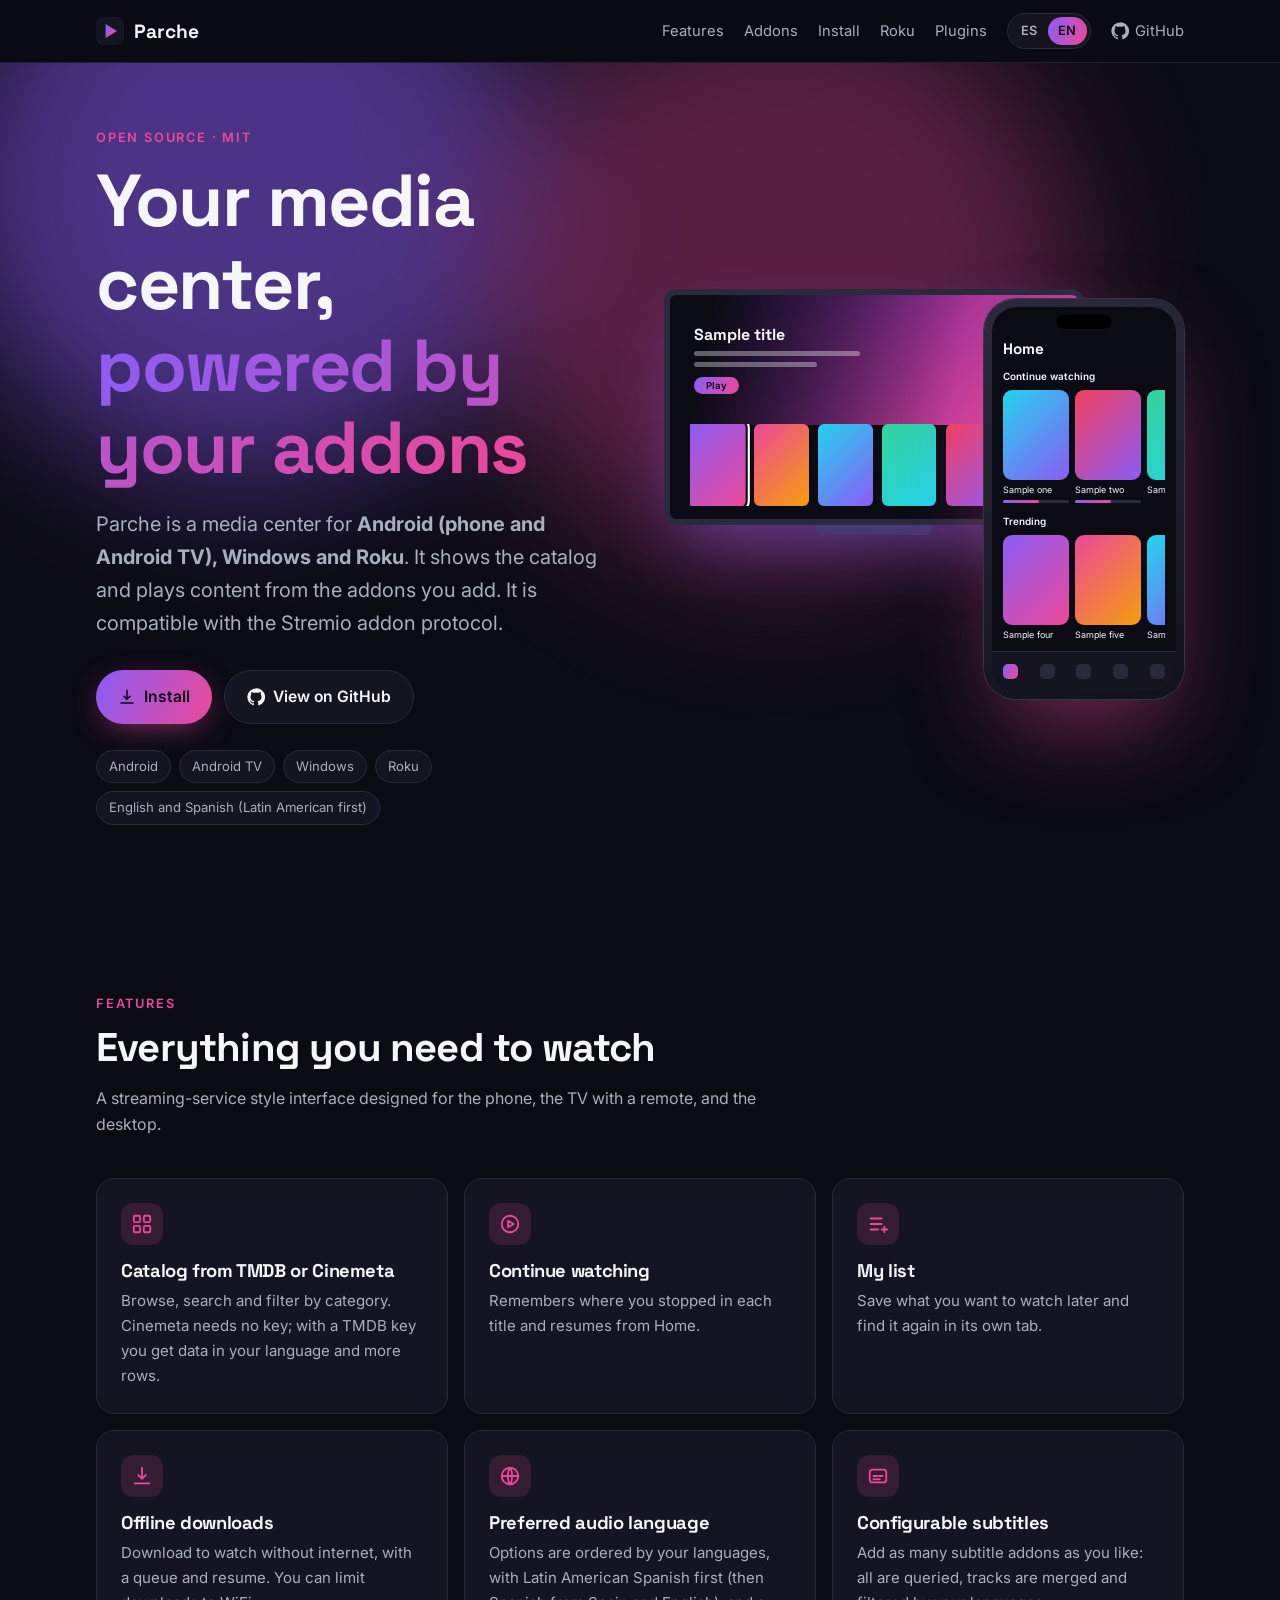
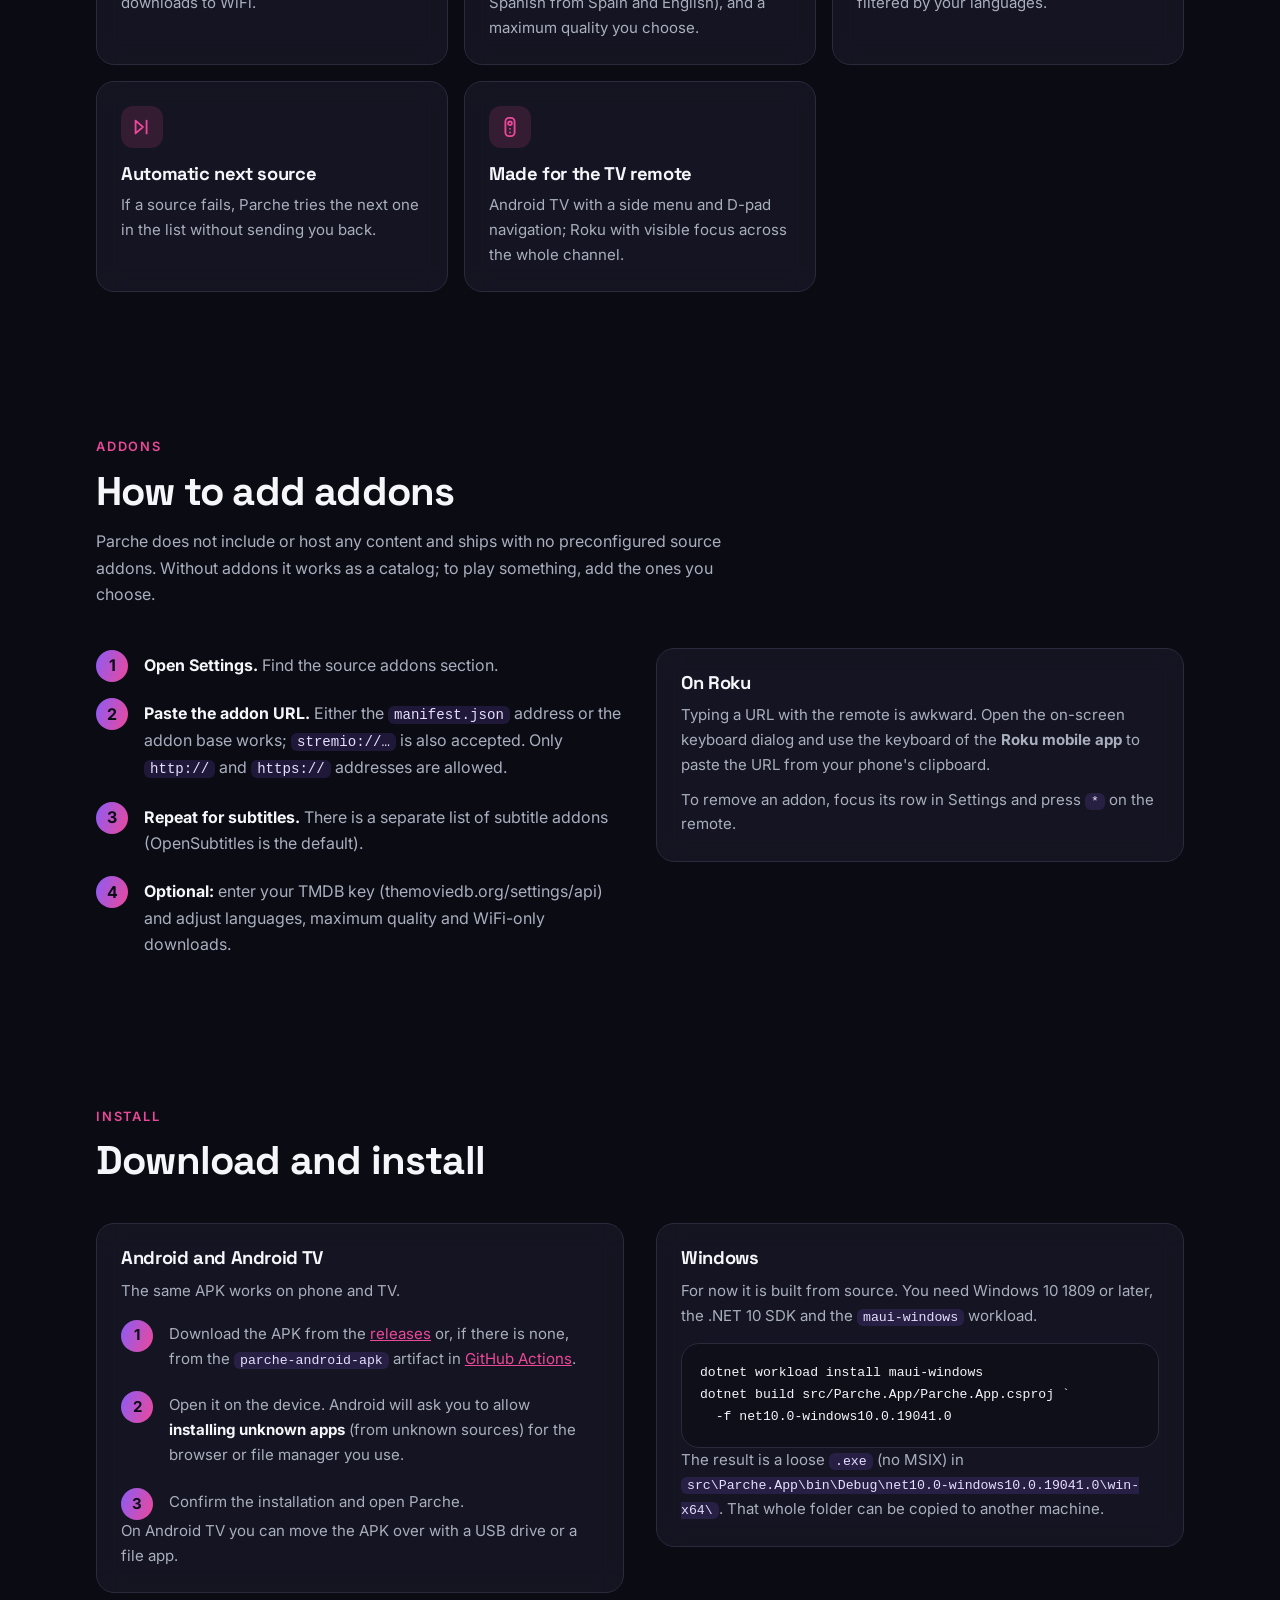
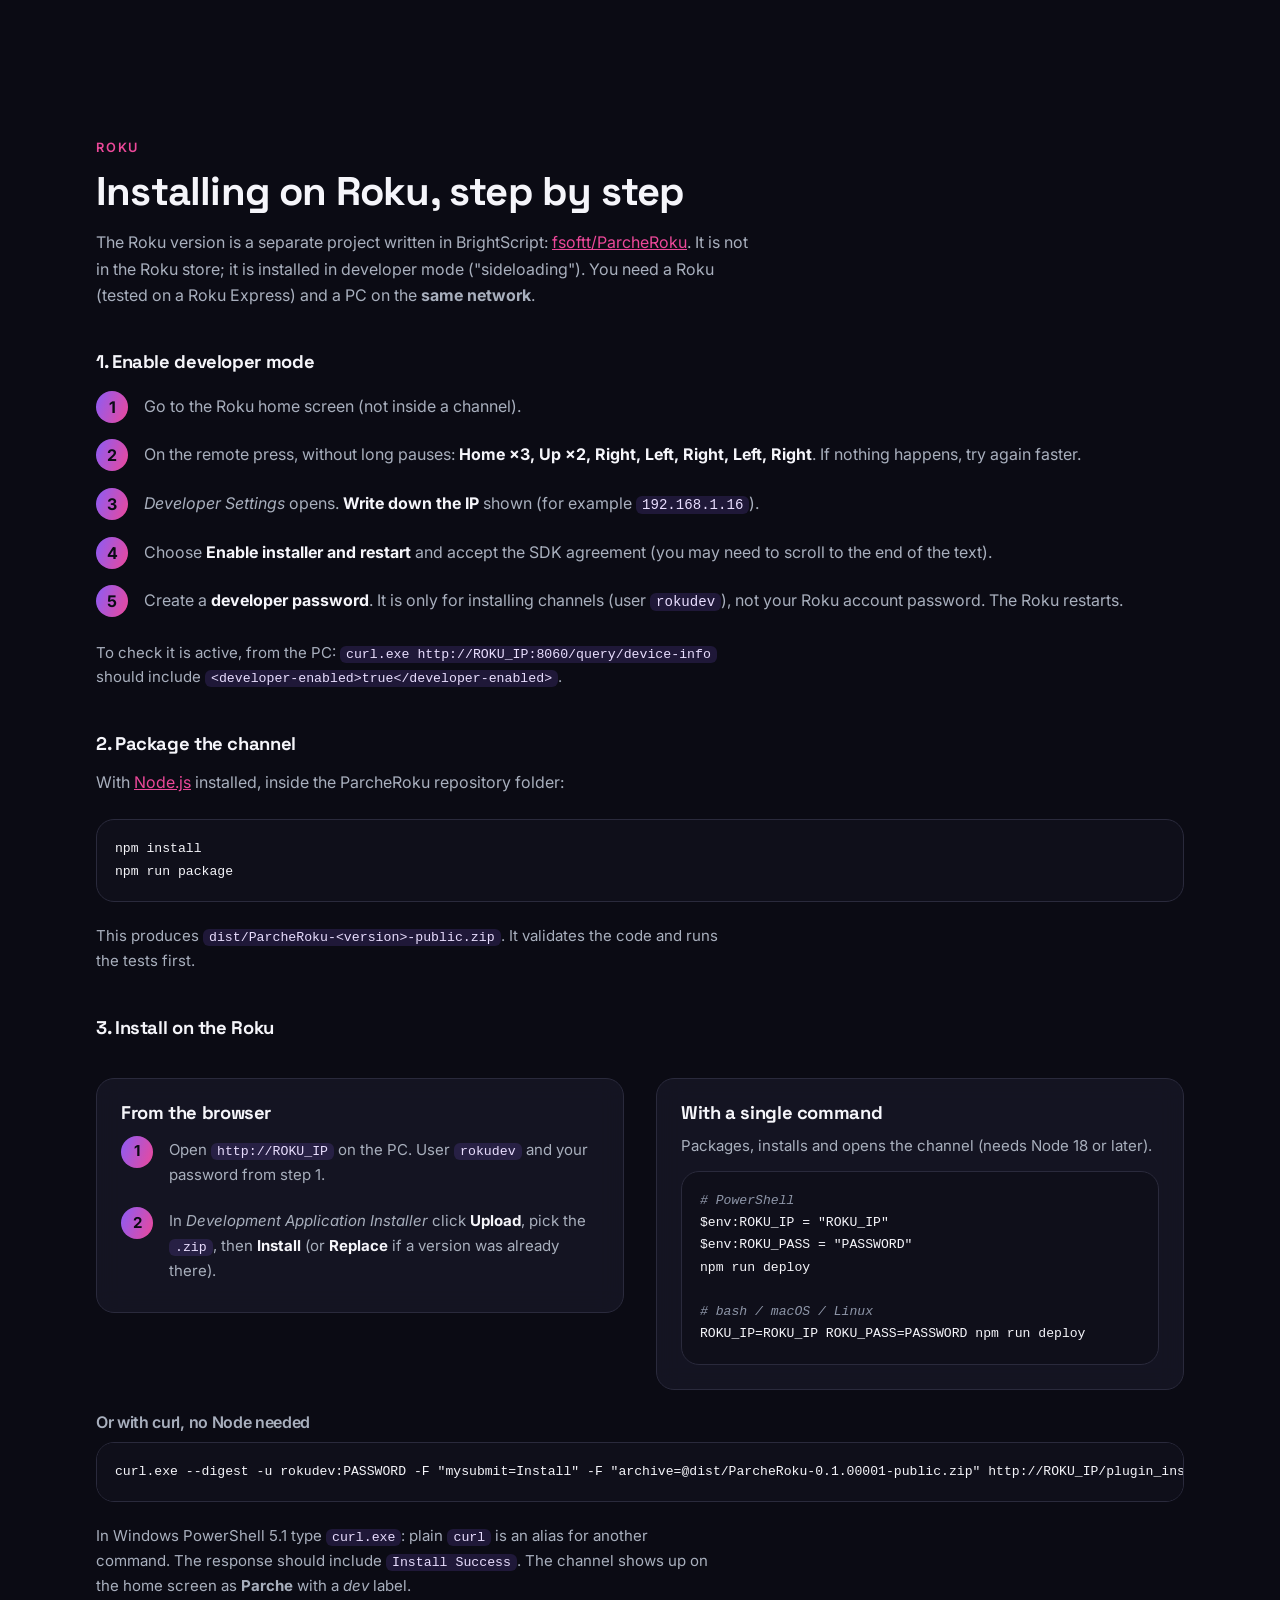
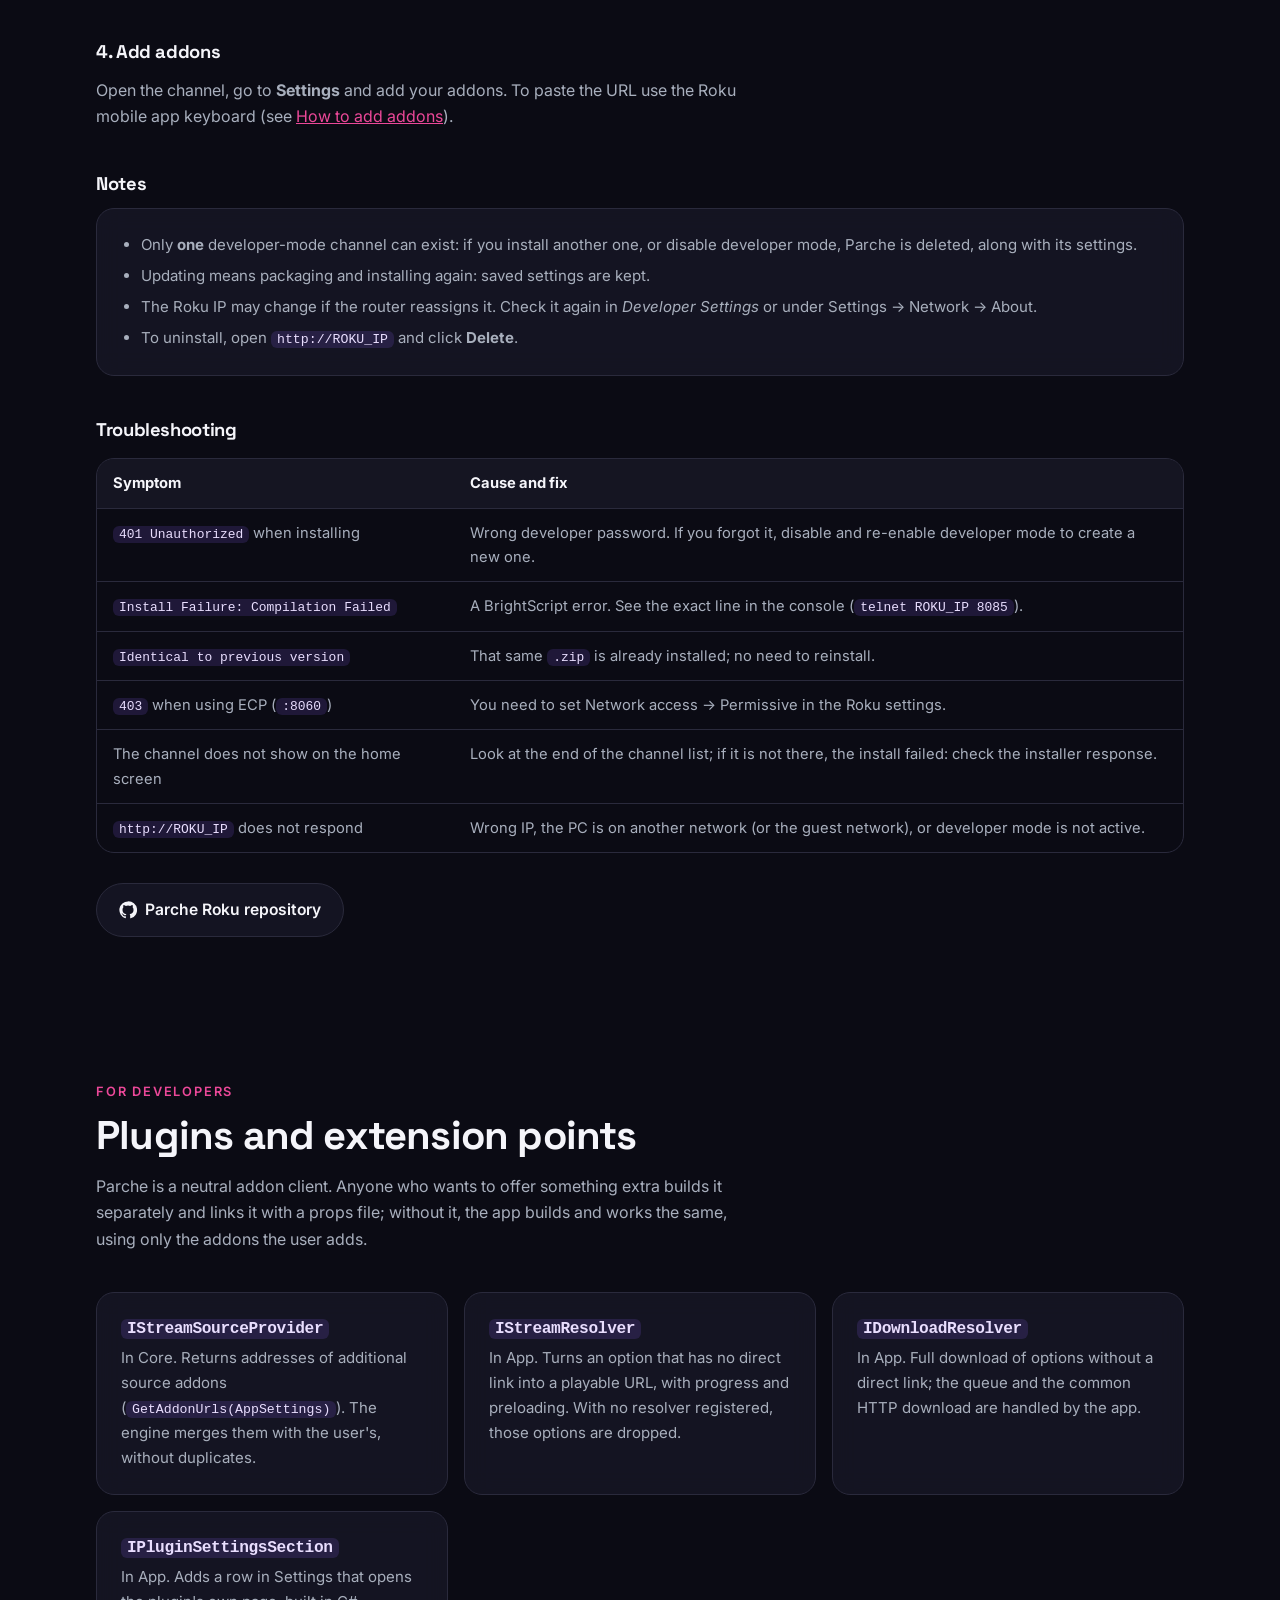
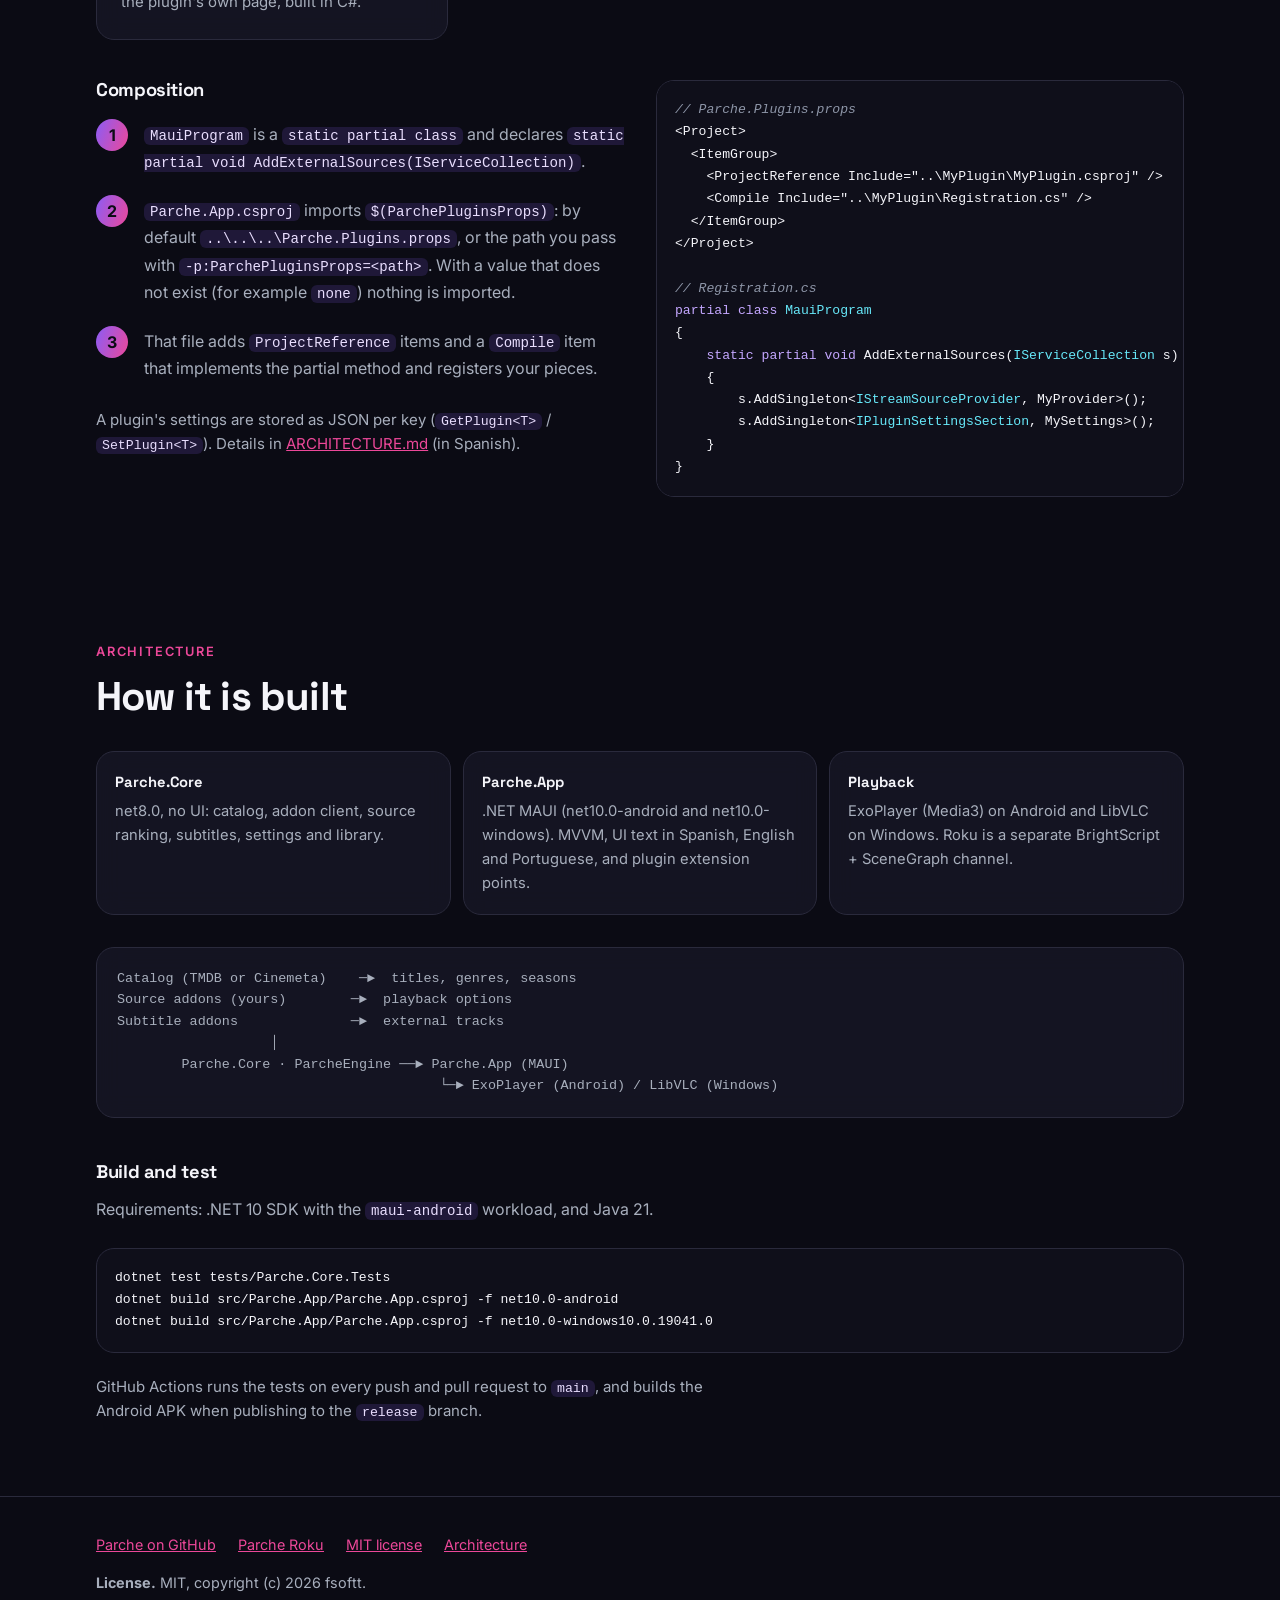
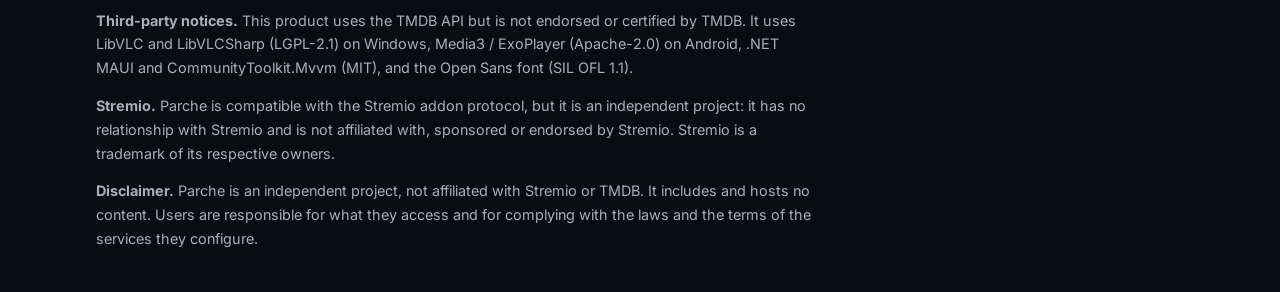
==== docs/index.html @ 6b45fcc2 "Initial public release" ====
<!doctype html>
<html lang="es">
<head>
<meta charset="utf-8">
<meta name="viewport" content="width=device-width, initial-scale=1">
<title>Parche — Centro multimedia con addons</title>
<meta name="description" content="Parche es un centro multimedia para Android (celular y Android TV), Windows y Roku que reproduce el contenido de los addons que tú agregas. Compatible con el protocolo de addons de Stremio. Código abierto, licencia MIT.">
<meta name="theme-color" content="#0B0B14">
<meta property="og:type" content="website">
<meta property="og:title" content="Parche — Centro multimedia con addons">
<meta property="og:description" content="Centro multimedia para Android, Android TV, Windows y Roku. Tú agregas los addons; Parche no incluye contenido. Código abierto (MIT).">
<meta property="og:url" content="https://fsoftt.github.io/Parche/">
<meta property="og:locale" content="es_419">
<meta property="og:locale:alternate" content="en_US">
<link rel="canonical" href="https://fsoftt.github.io/Parche/">
<link rel="alternate" hreflang="es" href="https://fsoftt.github.io/Parche/">
<link rel="alternate" hreflang="en" href="https://fsoftt.github.io/Parche/en/">
<link rel="alternate" hreflang="x-default" href="https://fsoftt.github.io/Parche/">
<script>(function(){try{var s=localStorage.getItem("parche-lang");if(s==="en"||(!s&&!/^es/i.test(navigator.language||"es"))){location.replace("en/"+location.hash)}}catch(e){}})();</script>
<meta name="twitter:card" content="summary">
<link rel="icon" href="data:image/svg+xml,%3Csvg xmlns='http://www.w3.org/2000/svg' viewBox='0 0 32 32'%3E%3Cdefs%3E%3ClinearGradient id='g' x1='0' y1='0' x2='1' y2='1'%3E%3Cstop offset='0' stop-color='%238B5CF6'/%3E%3Cstop offset='1' stop-color='%23EC4899'/%3E%3C/linearGradient%3E%3C/defs%3E%3Crect width='32' height='32' rx='8' fill='%23151522'/%3E%3Cpath d='M11 8v16l13-8z' fill='url(%23g)'/%3E%3C/svg%3E">
<link rel="preconnect" href="https://fonts.googleapis.com">
<link rel="preconnect" href="https://fonts.gstatic.com" crossorigin>
<link rel="stylesheet" href="https://fonts.googleapis.com/css2?family=Inter:wght@400;500;600&family=Space+Grotesk:wght@500;700&display=swap">
<link rel="stylesheet" href="styles.css">
<script src="main.js" defer></script>
</head>
<body>
<a class="skip" href="#contenido">Saltar al contenido</a>

<svg width="0" height="0" style="position:absolute" aria-hidden="true" focusable="false">
  <defs>
    <linearGradient id="brand" x1="0" y1="0" x2="1" y2="1">
      <stop offset="0" stop-color="#8B5CF6"/><stop offset="1" stop-color="#EC4899"/>
    </linearGradient>
    <symbol id="gh" viewBox="0 0 24 24"><path fill="currentColor" d="M12 .5a11.5 11.5 0 0 0-3.64 22.41c.58.1.79-.25.79-.56v-2c-3.2.7-3.88-1.37-3.88-1.37-.52-1.33-1.28-1.69-1.28-1.69-1.05-.72.08-.7.08-.7 1.15.08 1.76 1.19 1.76 1.19 1.03 1.76 2.7 1.25 3.36.96.1-.75.4-1.25.73-1.54-2.55-.29-5.24-1.28-5.24-5.69 0-1.26.45-2.28 1.18-3.09-.12-.29-.51-1.46.11-3.05 0 0 .97-.31 3.17 1.18a11 11 0 0 1 5.76 0c2.2-1.49 3.17-1.18 3.17-1.18.62 1.59.23 2.76.11 3.05.74.81 1.18 1.83 1.18 3.09 0 4.42-2.69 5.39-5.25 5.68.41.36.78 1.06.78 2.14v3.17c0 .31.21.67.8.56A11.5 11.5 0 0 0 12 .5z"/></symbol>
    <symbol id="i-grid" viewBox="0 0 24 24"><g fill="none" stroke="currentColor" stroke-width="2" stroke-linejoin="round"><rect x="3" y="3" width="7" height="7" rx="1.5"/><rect x="14" y="3" width="7" height="7" rx="1.5"/><rect x="3" y="14" width="7" height="7" rx="1.5"/><rect x="14" y="14" width="7" height="7" rx="1.5"/></g></symbol>
    <symbol id="i-play" viewBox="0 0 24 24"><g fill="none" stroke="currentColor" stroke-width="2" stroke-linejoin="round"><circle cx="12" cy="12" r="9"/><path d="M10 8.5v7l6-3.5z"/></g></symbol>
    <symbol id="i-list" viewBox="0 0 24 24"><g fill="none" stroke="currentColor" stroke-width="2" stroke-linecap="round"><path d="M4 6h12M4 12h12M4 18h8M19 15v6M16 18h6"/></g></symbol>
    <symbol id="i-down" viewBox="0 0 24 24"><g fill="none" stroke="currentColor" stroke-width="2" stroke-linecap="round" stroke-linejoin="round"><path d="M12 3v12m0 0l-4-4m4 4l4-4M4 20h16"/></g></symbol>
    <symbol id="i-lang" viewBox="0 0 24 24"><g fill="none" stroke="currentColor" stroke-width="2" stroke-linecap="round"><circle cx="12" cy="12" r="9"/><path d="M3 12h18M12 3c3 3 3 15 0 18M12 3c-3 3-3 15 0 18"/></g></symbol>
    <symbol id="i-sub" viewBox="0 0 24 24"><g fill="none" stroke="currentColor" stroke-width="2" stroke-linecap="round"><rect x="3" y="5" width="18" height="14" rx="3"/><path d="M7 12h4M13 12h4M7 15.5h7"/></g></symbol>
    <symbol id="i-next" viewBox="0 0 24 24"><g fill="none" stroke="currentColor" stroke-width="2" stroke-linecap="round" stroke-linejoin="round"><path d="M5 5l8 7-8 7zM17 5v14"/></g></symbol>
    <symbol id="i-remote" viewBox="0 0 24 24"><g fill="none" stroke="currentColor" stroke-width="2" stroke-linecap="round"><rect x="7" y="2" width="10" height="20" rx="4"/><circle cx="12" cy="8" r="2"/><path d="M12 14v.01M12 18v.01"/></g></symbol>
  </defs>
</svg>

<header class="nav">
  <div class="wrap">
    <a class="brand" href="#top" aria-label="Parche, inicio">
      <svg viewBox="0 0 32 32" aria-hidden="true"><rect width="32" height="32" rx="8" fill="#151522"/><path d="M11 8v16l13-8z" fill="url(#brand)"/></svg>
      Parche
    </a>
    <nav aria-label="Principal">
      <a href="#funciones">Funciones</a>
      <a href="#addons">Addons</a>
      <a href="#instalar">Instalar</a>
      <a href="#roku">Roku</a>
      <a href="#plugins">Plugins</a>
      <div class="lang" role="group" aria-label="Idioma"><a href="./" lang="es" hreflang="es" data-lang="es" aria-current="true">ES</a><a href="en/" lang="en" hreflang="en" data-lang="en" aria-label="English">EN</a></div>
      <a class="nav-gh" href="https://github.com/fsoftt/Parche"><svg width="18" height="18" aria-hidden="true"><use href="#gh"/></svg>GitHub</a>
    </nav>
  </div>
</header>

<main id="contenido">
<section class="hero" id="top">
  <div class="glow" aria-hidden="true"><i></i><i></i></div>
  <div class="wrap">
    <div>
      <p class="eyebrow">Código abierto · MIT</p>
      <h1>Tu centro multimedia, <span class="grad-text">con tus addons</span></h1>
      <p class="pitch">Parche es un centro multimedia para <strong>Android (celular y Android TV), Windows y Roku</strong>. Muestra el catálogo y reproduce el contenido de los addons que tú agregas. Es compatible con el protocolo de addons de Stremio.</p>
      <div class="btns">
        <a class="btn btn-primary" href="#instalar"><svg aria-hidden="true"><use href="#i-down"/></svg>Instalar</a>
        <a class="btn btn-ghost" href="https://github.com/fsoftt/Parche"><svg aria-hidden="true"><use href="#gh"/></svg>Ver en GitHub</a>
      </div>
      <ul class="chips" aria-label="Plataformas">
        <li>Android</li><li>Android TV</li><li>Windows</li><li>Roku</li><li>Español (latino) e inglés</li>
      </ul>
    </div>
    <div class="devices" role="img" aria-label="Ilustración de Parche en una TV y en un celular: filas de carteles de ejemplo y una fila de Continuar viendo">
      <div class="tv" aria-hidden="true">
        <div class="tv-screen">
          <div class="tv-hero"><b>Título de ejemplo</b><span></span><span style="width:34%"></span><em>Reproducir</em></div>
          <div class="tv-row"><div class="cover a sel"></div><div class="cover b"></div><div class="cover c"></div><div class="cover d"></div><div class="cover e"></div></div>
        </div>
        <div class="tv-stand"></div>
      </div>
      <div class="phone-wrap" aria-hidden="true">
        <div class="phone"><div class="screen">
          <div class="ph-h">Inicio</div>
          <div class="ph-sec">Continuar viendo</div>
          <div class="car"><div class="card"><div class="cover c"></div><div class="cname">Ejemplo uno</div><div class="bar"></div></div><div class="card"><div class="cover e"></div><div class="cname">Ejemplo dos</div><div class="bar"></div></div><div class="card"><div class="cover d"></div><div class="cname">Ejemplo tres</div></div></div>
          <div class="ph-sec">Tendencias</div>
          <div class="car"><div class="card"><div class="cover a"></div><div class="cname">Ejemplo cuatro</div></div><div class="card"><div class="cover b"></div><div class="cname">Ejemplo cinco</div></div><div class="card"><div class="cover c"></div><div class="cname">Ejemplo seis</div></div></div>
          <div class="tabs"><span class="on"></span><span></span><span></span><span></span><span></span></div>
        </div></div>
      </div>
    </div>
  </div>
</section>

<section id="funciones">
  <div class="wrap">
    <p class="eyebrow">Funciones</p>
    <h2>Todo lo que necesitas para ver</h2>
    <p class="lead">Una interfaz estilo servicio de video, pensada para el celular, la TV con control remoto y el escritorio.</p>
    <div class="grid">
      <article class="feat glass"><div class="ico"><svg aria-hidden="true"><use href="#i-grid"/></svg></div><h3>Catálogo con TMDB o Cinemeta</h3><p>Explora, busca y filtra por categorías. Cinemeta no necesita clave; con una clave de TMDB obtienes datos en tu idioma y más filas.</p></article>
      <article class="feat glass"><div class="ico"><svg aria-hidden="true"><use href="#i-play"/></svg></div><h3>Continuar viendo</h3><p>Guarda la posición de cada título y lo retoma desde Inicio.</p></article>
      <article class="feat glass"><div class="ico"><svg aria-hidden="true"><use href="#i-list"/></svg></div><h3>Mi lista</h3><p>Guarda lo que quieres ver después y vuelve a encontrarlo en una pestaña propia.</p></article>
      <article class="feat glass"><div class="ico"><svg aria-hidden="true"><use href="#i-down"/></svg></div><h3>Descargas sin conexión</h3><p>Descarga para ver sin internet, con cola y reanudación. Puedes limitarlas a WiFi.</p></article>
      <article class="feat glass"><div class="ico"><svg aria-hidden="true"><use href="#i-lang"/></svg></div><h3>Idioma de audio preferido</h3><p>Ordena las opciones según tus idiomas, con español latino primero (después español de España e inglés), y con una calidad máxima que tú eliges.</p></article>
      <article class="feat glass"><div class="ico"><svg aria-hidden="true"><use href="#i-sub"/></svg></div><h3>Subtítulos configurables</h3><p>Agrega los addons de subtítulos que quieras: se consultan todos, se unen las pistas y se filtran por tus idiomas.</p></article>
      <article class="feat glass"><div class="ico"><svg aria-hidden="true"><use href="#i-next"/></svg></div><h3>Siguiente fuente automática</h3><p>Si una fuente falla, Parche prueba la siguiente de la lista sin que tengas que volver atrás.</p></article>
      <article class="feat glass"><div class="ico"><svg aria-hidden="true"><use href="#i-remote"/></svg></div><h3>Pensado para el control remoto</h3><p>Android TV con menú lateral y navegación por D-pad; Roku con foco visible en todo el canal.</p></article>
    </div>
  </div>
</section>

<section id="addons">
  <div class="wrap">
    <p class="eyebrow">Addons</p>
    <h2>Cómo agregar addons</h2>
    <p class="lead">Parche no incluye ni aloja contenido y no trae addons de fuentes preconfigurados. Sin addons funciona como catálogo; para reproducir, agrega los que tú elijas.</p>
    <div class="two">
      <ol class="steps">
        <li><strong>Abre Ajustes.</strong> Busca la sección de addons de fuentes.</li>
        <li><strong>Pega la URL del addon.</strong> Sirve la dirección del <code>manifest.json</code> o la base del addon; también se acepta <code>stremio://…</code>. Solo se admiten direcciones <code>http://</code> y <code>https://</code>.</li>
        <li><strong>Repite para los subtítulos.</strong> Hay una lista aparte de addons de subtítulos (OpenSubtitles viene por defecto).</li>
        <li><strong>Opcional:</strong> escribe tu clave de TMDB (themoviedb.org/settings/api) y ajusta idiomas, calidad máxima y descargas solo con WiFi.</li>
      </ol>
      <div class="panel glass">
        <h3>En Roku</h3>
        <p>Escribir una URL con el control es incómodo. Abre el diálogo de teclado en pantalla y usa el teclado de la <strong>app móvil de Roku</strong> para pegar la URL desde el portapapeles del teléfono.</p>
        <p>Para quitar un addon, enfoca su fila en Ajustes y pulsa <code>*</code> en el control.</p>
      </div>
    </div>
  </div>
</section>

<section id="instalar">
  <div class="wrap">
    <p class="eyebrow">Instalar</p>
    <h2>Descarga e instalación</h2>
    <div class="two">
      <div class="panel glass">
        <h3>Android y Android TV</h3>
        <p>Un mismo APK sirve para celular y para TV.</p>
        <ol class="steps" style="margin-top:14px">
          <li>Descarga el APK desde las <a href="https://github.com/fsoftt/Parche/releases">releases</a> o, si no hay una, desde el artefacto <code>parche-android-apk</code> de <a href="https://github.com/fsoftt/Parche/actions/workflows/android.yml">GitHub Actions</a>.</li>
          <li>Ábrelo en el dispositivo. Android pedirá permitir la <strong>instalación de apps desconocidas</strong> (de fuentes desconocidas) para el navegador o gestor de archivos que uses.</li>
          <li>Confirma la instalación y abre Parche.</li>
        </ol>
        <p>En Android TV puedes pasar el APK con una memoria USB o una app de archivos.</p>
      </div>
      <div class="panel glass">
        <h3>Windows</h3>
        <p>Por ahora se compila desde el código. Necesitas Windows 10 1809 o superior, el SDK de .NET 10 y el workload <code>maui-windows</code>.</p>
        <pre class="code" style="margin-top:14px"><code>dotnet workload install maui-windows
dotnet build src/Parche.App/Parche.App.csproj `
  -f net10.0-windows10.0.19041.0</code></pre>
        <p>El resultado es un <code>.exe</code> suelto (sin MSIX) en <code>src\Parche.App\bin\Debug\net10.0-windows10.0.19041.0\win-x64\</code>. Esa carpeta completa se puede copiar a otro equipo.</p>
      </div>
    </div>
  </div>
</section>

<section id="roku">
  <div class="wrap">
    <p class="eyebrow">Roku</p>
    <h2>Instalar en Roku, paso a paso</h2>
    <p class="lead">La versión para Roku es un proyecto aparte, escrito en BrightScript: <a href="https://github.com/fsoftt/ParcheRoku">fsoftt/ParcheRoku</a>. No está en la tienda de Roku; se instala en modo desarrollador ("sideload"). Necesitas un Roku (probado en un Roku Express) y una PC en la <strong>misma red</strong>.</p>

    <div class="sub">
      <h3>1. Activar el modo desarrollador</h3>
      <ol class="steps" style="margin-top:16px">
        <li>Ve a la pantalla de inicio del Roku (no dentro de un canal).</li>
        <li>Con el control pulsa, sin pausas largas: <strong>Inicio ×3, Arriba ×2, Derecha, Izquierda, Derecha, Izquierda, Derecha</strong>. Si no pasa nada, repítelo más rápido.</li>
        <li>Se abre <em>Developer Settings</em>. <strong>Anota la IP</strong> que aparece (por ejemplo <code>192.168.1.16</code>).</li>
        <li>Elige <strong>Enable installer and restart</strong> y acepta el acuerdo del SDK (puede pedir bajar hasta el final del texto).</li>
        <li>Crea una <strong>contraseña de desarrollador</strong>. Es solo para instalar canales (usuario <code>rokudev</code>), no la de tu cuenta Roku. El Roku se reinicia.</li>
      </ol>
      <p class="note">Para comprobar que quedó activo, desde la PC: <code>curl.exe http://IP_DEL_ROKU:8060/query/device-info</code> debe incluir <code>&lt;developer-enabled&gt;true&lt;/developer-enabled&gt;</code>.</p>
    </div>

    <div class="sub">
      <h3>2. Empaquetar el canal</h3>
      <p class="lead">Con <a href="https://nodejs.org">Node.js</a> instalado, dentro de la carpeta del repositorio ParcheRoku:</p>
      <pre class="code cmd"><code>npm install
npm run package</code></pre>
      <p class="note">Genera <code>dist/ParcheRoku-&lt;versión&gt;-public.zip</code>. Antes valida el código y corre las pruebas.</p>
    </div>

    <div class="sub">
      <h3>3. Instalar en el Roku</h3>
      <div class="two">
        <div class="panel glass">
          <h3>Desde el navegador</h3>
          <ol class="steps" style="margin-top:8px">
            <li>Abre <code>http://IP_DEL_ROKU</code> en la PC. Usuario <code>rokudev</code> y tu contraseña del paso 1.</li>
            <li>En <em>Development Application Installer</em> pulsa <strong>Upload</strong>, elige el <code>.zip</code> y luego <strong>Install</strong> (o <strong>Replace</strong> si ya había una versión).</li>
          </ol>
        </div>
        <div class="panel glass">
          <h3>Con un solo comando</h3>
          <p>Empaqueta, instala y abre el canal (necesita Node 18 o superior).</p>
          <pre class="code" style="margin-top:12px"><code><span class="c"># PowerShell</span>
$env:ROKU_IP = "IP_DEL_ROKU"
$env:ROKU_PASS = "CONTRASEÑA"
npm run deploy

<span class="c"># bash / macOS / Linux</span>
ROKU_IP=IP_DEL_ROKU ROKU_PASS=CONTRASEÑA npm run deploy</code></pre>
        </div>
      </div>
      <div class="cmd">
        <h3>O con curl, sin Node</h3>
        <pre class="code"><code>curl.exe --digest -u rokudev:CONTRASEÑA -F "mysubmit=Install" -F "archive=@dist/ParcheRoku-0.1.00001-public.zip" http://IP_DEL_ROKU/plugin_install</code></pre>
        <p class="note">En Windows PowerShell 5.1 escribe <code>curl.exe</code>: <code>curl</code> a secas es un alias de otro comando. La respuesta debe incluir <code>Install Success</code>. El canal aparece en Inicio como <strong>Parche</strong> con la etiqueta <em>dev</em>.</p>
      </div>
    </div>

    <div class="sub">
      <h3>4. Agregar addons</h3>
      <p class="lead">Abre el canal, entra a <strong>Ajustes</strong> y agrega tus addons. Para pegar la URL usa el teclado de la app móvil de Roku (ver <a href="#addons">Cómo agregar addons</a>).</p>
    </div>

    <div class="sub">
      <h3>Notas</h3>
      <div class="panel glass" style="margin-top:14px"><ul>
        <li>Solo puede haber <strong>un</strong> canal en modo desarrollador: si instalas otro, o desactivas el modo desarrollador, Parche se borra, y sus ajustes también.</li>
        <li>Actualizar es volver a empaquetar e instalar: los ajustes guardados se conservan.</li>
        <li>La IP del Roku puede cambiar si el router la reasigna. Vuelve a mirarla en <em>Developer Settings</em> o en Configuración → Red → Acerca de.</li>
        <li>Para desinstalar, abre <code>http://IP_DEL_ROKU</code> y pulsa <strong>Delete</strong>.</li>
      </ul></div>
    </div>

    <div class="sub">
      <h3>Problemas comunes</h3>
      <div class="tablewrap"><table>
        <thead><tr><th scope="col">Síntoma</th><th scope="col">Causa y solución</th></tr></thead>
        <tbody>
          <tr><td><code>401 Unauthorized</code> al instalar</td><td>Contraseña de desarrollador incorrecta. Si la olvidaste, desactiva y vuelve a activar el modo desarrollador para crear otra.</td></tr>
          <tr><td><code>Install Failure: Compilation Failed</code></td><td>Error de BrightScript. Mira la línea exacta en la consola (<code>telnet IP_DEL_ROKU 8085</code>).</td></tr>
          <tr><td><code>Identical to previous version</code></td><td>Ese mismo <code>.zip</code> ya está instalado; no hace falta reinstalar.</td></tr>
          <tr><td><code>403</code> al usar ECP (<code>:8060</code>)</td><td>Falta activar Acceso a la red → Permisivo en los ajustes del Roku.</td></tr>
          <tr><td>El canal no aparece en Inicio</td><td>Búscalo al final de la lista de canales; si no está, la instalación falló: revisa la respuesta del instalador.</td></tr>
          <tr><td><code>http://IP_DEL_ROKU</code> no responde</td><td>IP equivocada, la PC está en otra red (o en la de invitados), o el modo desarrollador no está activo.</td></tr>
        </tbody>
      </table></div>
      <div class="btns"><a class="btn btn-ghost" href="https://github.com/fsoftt/ParcheRoku"><svg aria-hidden="true"><use href="#gh"/></svg>Repositorio de Parche Roku</a></div>
    </div>
  </div>
</section>

<section id="plugins">
  <div class="wrap">
    <p class="eyebrow">Para desarrolladores</p>
    <h2>Plugins y puntos de extensión</h2>
    <p class="lead">Parche es un cliente neutral de addons. Quien quiera ofrecer algo adicional lo compila por separado y lo enlaza con un archivo de props; sin él, la app se compila y funciona igual, solo con los addons que agregue el usuario.</p>
    <div class="grid">
      <article class="feat glass"><h3><code>IStreamSourceProvider</code></h3><p>En Core. Devuelve direcciones de addons de fuentes adicionales (<code>GetAddonUrls(AppSettings)</code>). El motor las une con las del usuario, sin repetidos.</p></article>
      <article class="feat glass"><h3><code>IStreamResolver</code></h3><p>En App. Convierte una opción que no trae enlace directo en una URL reproducible, con progreso y precarga. Sin ningún resolvedor, esas opciones se descartan.</p></article>
      <article class="feat glass"><h3><code>IDownloadResolver</code></h3><p>En App. Descarga completa de opciones sin enlace directo; la cola y la descarga HTTP común las hace la app.</p></article>
      <article class="feat glass"><h3><code>IPluginSettingsSection</code></h3><p>En App. Agrega una fila en Ajustes que abre una página propia del plugin, construida en C#.</p></article>
    </div>
    <div class="two">
      <div>
        <h3>Composición</h3>
        <ol class="steps" style="margin-top:16px">
          <li><code>MauiProgram</code> es <code>static partial class</code> y declara <code>static partial void AddExternalSources(IServiceCollection)</code>.</li>
          <li><code>Parche.App.csproj</code> importa <code>$(ParchePluginsProps)</code>: por defecto <code>..\..\..\Parche.Plugins.props</code>, o la ruta que indiques con <code>-p:ParchePluginsProps=&lt;ruta&gt;</code>. Con un valor que no exista (por ejemplo <code>none</code>) no se importa nada.</li>
          <li>Ese archivo agrega <code>ProjectReference</code> y un <code>Compile</code> que implementa el método parcial y registra tus piezas.</li>
        </ol>
        <p class="note">Los ajustes de un plugin se guardan como JSON por clave (<code>GetPlugin&lt;T&gt;</code> / <code>SetPlugin&lt;T&gt;</code>). Detalles en <a href="https://github.com/fsoftt/Parche/blob/main/ARCHITECTURE.md">ARCHITECTURE.md</a>.</p>
      </div>
      <pre class="code" aria-label="Ejemplo de un plugin"><code><span class="c">// Parche.Plugins.props</span>
&lt;Project&gt;
  &lt;ItemGroup&gt;
    &lt;ProjectReference Include="..\MiPlugin\MiPlugin.csproj" /&gt;
    &lt;Compile Include="..\MiPlugin\Registro.cs" /&gt;
  &lt;/ItemGroup&gt;
&lt;/Project&gt;

<span class="c">// Registro.cs</span>
<span class="k">partial class</span> <span class="t">MauiProgram</span>
{
    <span class="k">static partial void</span> AddExternalSources(<span class="t">IServiceCollection</span> s)
    {
        s.AddSingleton&lt;<span class="t">IStreamSourceProvider</span>, MiProveedor&gt;();
        s.AddSingleton&lt;<span class="t">IPluginSettingsSection</span>, MisAjustes&gt;();
    }
}</code></pre>
    </div>
  </div>
</section>

<section id="arquitectura">
  <div class="wrap">
    <p class="eyebrow">Arquitectura</p>
    <h2>Cómo está hecho</h2>
    <div class="layers">
      <div class="glass"><strong>Parche.Core</strong>net8.0, sin interfaz: catálogo, cliente de addons, ranking de fuentes, subtítulos, ajustes y biblioteca.</div>
      <div class="glass"><strong>Parche.App</strong>.NET MAUI (net10.0-android y net10.0-windows). MVVM, textos en español, inglés y portugués, y puntos de extensión para plugins.</div>
      <div class="glass"><strong>Reproducción</strong>ExoPlayer (Media3) en Android y LibVLC en Windows. Roku es un canal aparte en BrightScript + SceneGraph.</div>
    </div>
    <pre class="flow glass" aria-label="Diagrama de flujo">Catálogo (TMDB o Cinemeta)    ─►  títulos, géneros, temporadas
Addons de fuentes (los tuyos) ─►  opciones de reproducción
Addons de subtítulos          ─►  pistas externas
                   │
        Parche.Core · ParcheEngine ──► Parche.App (MAUI)
                                        └─► ExoPlayer (Android) / LibVLC (Windows)</pre>
    <h3 class="sub">Compilar y probar</h3>
    <p class="lead">Requisitos: SDK de .NET 10 con el workload <code>maui-android</code> y Java 21.</p>
    <pre class="code cmd"><code>dotnet test tests/Parche.Core.Tests
dotnet build src/Parche.App/Parche.App.csproj -f net10.0-android
dotnet build src/Parche.App/Parche.App.csproj -f net10.0-windows10.0.19041.0</code></pre>
    <p class="note">GitHub Actions corre los tests en cada push y pull request a <code>main</code>, y genera el APK de Android al publicar en la rama <code>release</code>.</p>
  </div>
</section>
</main>

<footer>
  <div class="wrap">
    <div class="links">
      <a href="https://github.com/fsoftt/Parche">Parche en GitHub</a>
      <a href="https://github.com/fsoftt/ParcheRoku">Parche Roku</a>
      <a href="https://github.com/fsoftt/Parche/blob/main/LICENSE">Licencia MIT</a>
      <a href="https://github.com/fsoftt/Parche/blob/main/ARCHITECTURE.md">Arquitectura</a>
    </div>
    <p><strong>Licencia.</strong> MIT, copyright (c) 2026 fsoftt.</p>
    <p><strong>Avisos de terceros.</strong> Este producto usa la API de TMDB, pero no está avalado ni certificado por TMDB. Usa LibVLC y LibVLCSharp (LGPL-2.1) en Windows, Media3 / ExoPlayer (Apache-2.0) en Android, .NET MAUI y CommunityToolkit.Mvvm (MIT), y la fuente Open Sans (SIL OFL 1.1).</p>
    <p><strong>Stremio.</strong> Parche es compatible con el protocolo de addons de Stremio, pero es un proyecto independiente: no tiene relación con Stremio ni está afiliado, patrocinado o avalado por Stremio. Stremio es una marca de sus respectivos dueños.</p>
    <p><strong>Aviso.</strong> Parche es un proyecto independiente, no afiliado a Stremio ni a TMDB. No incluye ni aloja contenido. El usuario es responsable de lo que accede y de cumplir las leyes y los términos de los servicios que configure.</p>
  </div>
</footer>
</body>
</html>
---- docs/styles.css ----
:root {
  --bg: #0b0b14;
  --surface: #151522;
  --raised: #1e1e2e;
  --outline: #2a2a3c;
  --violet: #8b5cf6;
  --pink: #ec4899;
  --cyan: #22d3ee;
  --text: #f5f5fa;
  --text-2: #a8afbd;
  --grad: linear-gradient(110deg, var(--violet), var(--pink));
  --glass: rgba(30, 30, 46, 0.55);
  --radius: 18px;
  --max: 1120px;
}
*, *::before, *::after { box-sizing: border-box; }
html { scroll-behavior: smooth; scroll-padding-top: 80px; -webkit-text-size-adjust: 100%; }
body { margin: 0; background: var(--bg); color: var(--text); font: 400 1rem/1.65 "Inter", system-ui, -apple-system, "Segoe UI", sans-serif; overflow-x: hidden; }
h1, h2, h3 { font-family: "Space Grotesk", "Inter", system-ui, sans-serif; line-height: 1.12; margin: 0; letter-spacing: -0.02em; }
p { margin: 0; }
a { color: var(--pink); }
a:hover { color: #f9a8d4; }
code, pre { font-family: ui-monospace, "Cascadia Code", Consolas, Menlo, monospace; }
:focus-visible { outline: 2px solid #fff; outline-offset: 3px; border-radius: 6px; }
.skip { position: absolute; left: 16px; top: -60px; background: #fff; color: #0b0b14; padding: 8px 14px; border-radius: 8px; z-index: 100; font-weight: 600; }
.skip:focus { top: 12px; }
.wrap { width: 100%; max-width: var(--max); margin: 0 auto; padding: 0 16px; }
section { padding: 72px 0; }
.eyebrow { color: var(--pink); font-size: .8rem; font-weight: 600; letter-spacing: .14em; text-transform: uppercase; margin-bottom: 12px; }
h2 { font-size: clamp(1.7rem, 4.5vw, 2.5rem); }
h3 { font-size: 1.15rem; }
.lead { color: var(--text-2); max-width: 66ch; margin-top: 14px; }
.grad-text { background: var(--grad); -webkit-background-clip: text; background-clip: text; color: transparent; }
code { background: rgba(139, 92, 246, .16); padding: 1px 6px; border-radius: 6px; font-size: .88em; color: #e9defe; overflow-wrap: anywhere; }
pre code { background: none; padding: 0; color: inherit; font-size: inherit; overflow-wrap: normal; }

header.nav { position: sticky; top: 0; z-index: 50; backdrop-filter: blur(14px); -webkit-backdrop-filter: blur(14px); background: rgba(11, 11, 20, .78); border-bottom: 1px solid rgba(42, 42, 60, .7); }
.nav .wrap { display: flex; align-items: center; justify-content: space-between; height: 62px; gap: 12px; }
.brand { display: flex; align-items: center; gap: 10px; font: 700 1.2rem "Space Grotesk", sans-serif; color: var(--text); text-decoration: none; }
.brand svg { width: 28px; height: 28px; }
.nav nav { display: flex; gap: 20px; align-items: center; }
.nav nav a { color: var(--text-2); text-decoration: none; font-size: .92rem; transition: color .2s; }
.nav nav a:hover { color: var(--text); }
.nav-gh { display: inline-flex; align-items: center; gap: 6px; }
@media (max-width: 760px) { .nav nav > a:not(.nav-gh) { display: none; } .nav nav { gap: 12px; } }

.btns { display: flex; flex-wrap: wrap; gap: 12px; margin-top: 30px; }
.btn { display: inline-flex; align-items: center; gap: 8px; padding: 13px 22px; border-radius: 999px; font-weight: 600; font-size: .98rem; text-decoration: none; transition: transform .2s, box-shadow .2s, background .2s, border-color .2s; }
.btn svg { width: 18px; height: 18px; flex: none; }
.btn-primary { background: var(--grad); color: #0b0b14; box-shadow: 0 8px 30px -8px rgba(236, 72, 153, .6); }
.btn-primary:hover { transform: translateY(-2px); color: #0b0b14; box-shadow: 0 12px 36px -8px rgba(139, 92, 246, .8); }
.btn-ghost { background: var(--glass); color: var(--text); border: 1px solid var(--outline); }
.btn-ghost:hover { color: var(--text); border-color: var(--violet); background: rgba(139, 92, 246, .15); transform: translateY(-2px); }

.hero { position: relative; padding: 64px 0 80px; overflow: hidden; }
.glow { position: absolute; inset: -20% -10% auto -10%; height: 90%; pointer-events: none; filter: blur(70px); opacity: .5; z-index: 0; }
.glow i { position: absolute; border-radius: 50%; width: 46vmax; max-width: 640px; aspect-ratio: 1; animation: drift 18s ease-in-out infinite alternate; }
.glow i:nth-child(1) { background: var(--violet); left: 5%; top: 0; }
.glow i:nth-child(2) { background: var(--pink); left: 40%; top: 12%; animation-delay: -6s; opacity: .7; }
@keyframes drift { to { transform: translate(60px, 40px) scale(1.15); } }
.hero .wrap { position: relative; z-index: 1; display: grid; gap: 48px; align-items: center; }
.hero .wrap > * { min-width: 0; }
@media (min-width: 900px) { .hero .wrap { grid-template-columns: 1fr 1fr; } }
.hero h1 { font-size: clamp(2.6rem, 9vw, 4.6rem); }
.hero .pitch { font-size: clamp(1.05rem, 2.6vw, 1.25rem); color: var(--text-2); margin-top: 18px; max-width: 34em; }
.chips { display: flex; flex-wrap: wrap; gap: 8px; margin-top: 26px; list-style: none; padding: 0; }
.chips li { padding: 5px 12px; border-radius: 999px; border: 1px solid var(--outline); background: var(--glass); font-size: .82rem; color: var(--text-2); }

/* devices */
.devices { position: relative; height: 430px; max-width: 520px; width: 100%; margin: 0 auto; }
.tv { position: absolute; left: 0; top: 20px; width: 420px; max-width: 88%; }
.tv-screen { aspect-ratio: 16 / 9; border-radius: 12px; border: 6px solid #2a2a3c; background: var(--bg); overflow: hidden; position: relative; box-shadow: 0 30px 70px -20px rgba(139, 92, 246, .55); }
.tv-stand { width: 28%; height: 10px; margin: 0 auto; background: #2a2a3c; border-radius: 0 0 8px 8px; }
.tv-hero { position: absolute; inset: 0 0 42% 0; background: linear-gradient(100deg, var(--bg) 10%, transparent 70%), linear-gradient(135deg, #4c1d95, var(--pink)); padding: 7% 6%; }
.tv-hero b { display: block; font: 700 clamp(.7rem, 2.2vw, 1rem) "Space Grotesk", sans-serif; }
.tv-hero span { display: block; width: 46%; height: 5px; border-radius: 3px; background: rgba(255,255,255,.35); margin-top: 6px; }
.tv-hero em { display: inline-block; margin-top: 10px; padding: 3px 12px; border-radius: 999px; background: var(--grad); color: #0b0b14; font: 600 .6rem Inter, sans-serif; font-style: normal; }
.tv-row { position: absolute; left: 5%; right: 0; bottom: 6%; display: flex; gap: 2.5%; overflow: hidden; }
.tv-row .cover { flex: none; width: 14%; height: auto; aspect-ratio: 2 / 3; border-radius: 6px; }
.tv-row .cover.sel { outline: 2px solid #fff; outline-offset: 2px; transform: scale(1.06); }
.phone-wrap { position: absolute; right: 0; bottom: 0; }
.phone { width: 200px; height: 400px; border-radius: 32px; padding: 8px; background: linear-gradient(160deg, #2a2a3c, #12121d); box-shadow: 0 0 0 1px #34344a, 0 40px 90px -20px rgba(236, 72, 153, .5); }
.screen { width: 100%; height: 100%; border-radius: 25px; background: var(--bg); overflow: hidden; position: relative; padding: 30px 11px 0; }
.screen::before { content: ""; position: absolute; top: 8px; left: 50%; width: 54px; height: 14px; margin-left: -27px; background: #000; border-radius: 10px; }
.ph-h { font: 700 .95rem "Space Grotesk", sans-serif; margin: 2px 0 8px; }
.ph-sec { font-size: .62rem; font-weight: 600; margin: 10px 0 6px; }
.car { display: flex; gap: 6px; overflow: hidden; }
.card { flex: none; width: 66px; }
.cover { border-radius: 9px; height: 66px; }
.card .cover { height: 90px; }
.cover.a { background: linear-gradient(135deg, var(--violet), var(--pink)); }
.cover.b { background: linear-gradient(135deg, var(--pink), #f59e0b); }
.cover.c { background: linear-gradient(135deg, var(--cyan), var(--violet)); }
.cover.d { background: linear-gradient(135deg, #34d399, var(--cyan)); }
.cover.e { background: linear-gradient(135deg, #f43f5e, var(--violet)); }
.cname { font-size: .56rem; margin-top: 4px; line-height: 1.25; }
.bar { height: 3px; background: var(--outline); border-radius: 2px; margin-top: 4px; }
.bar::after { content: ""; display: block; width: 55%; height: 100%; background: var(--grad); border-radius: 2px; }
.tabs { position: absolute; left: 0; right: 0; bottom: 0; height: 40px; background: var(--surface); border-top: 1px solid var(--outline); display: flex; justify-content: space-around; align-items: center; }
.tabs span { width: 15px; height: 15px; border-radius: 5px; background: var(--outline); }
.tabs span.on { background: var(--grad); }
@media (max-width: 480px) { .devices { height: 380px; } .phone { width: 170px; height: 340px; } .card { width: 54px; } .card .cover { height: 74px; } }

.glass { background: var(--glass); border: 1px solid var(--outline); border-radius: var(--radius); backdrop-filter: blur(12px); -webkit-backdrop-filter: blur(12px); }
.grid { display: grid; gap: 16px; margin-top: 40px; grid-template-columns: 1fr; }
@media (min-width: 640px) { .grid { grid-template-columns: repeat(2, 1fr); } }
@media (min-width: 960px) { .grid { grid-template-columns: repeat(3, 1fr); } }
.feat { padding: 24px; transition: transform .25s, border-color .25s, box-shadow .25s; }
.feat:hover { transform: translateY(-4px); border-color: rgba(139, 92, 246, .7); box-shadow: 0 18px 40px -22px rgba(139, 92, 246, .8); }
.ico { width: 42px; height: 42px; border-radius: 12px; display: grid; place-items: center; background: rgba(236, 72, 153, .14); color: var(--pink); margin-bottom: 16px; }
.ico svg { width: 22px; height: 22px; }
.feat h3 { margin-bottom: 8px; }
.feat p { color: var(--text-2); font-size: .94rem; }

.two { display: grid; gap: 32px; margin-top: 40px; align-items: start; }
.two > * { min-width: 0; }
@media (min-width: 900px) { .two { grid-template-columns: 1fr 1fr; } }
.steps { list-style: none; counter-reset: s; padding: 0; margin: 0; display: grid; gap: 14px; }
.steps li { counter-increment: s; position: relative; padding: 4px 0 4px 48px; color: var(--text-2); }
.steps li::before { content: counter(s); position: absolute; left: 0; top: 2px; width: 32px; height: 32px; border-radius: 50%; background: var(--grad); color: #0b0b14; font-weight: 700; display: grid; place-items: center; }
.steps strong { color: var(--text); }
.code { margin: 0; padding: 18px; overflow-x: auto; font-size: .82rem; line-height: 1.7; background: #0f0f1a; border: 1px solid var(--outline); border-radius: var(--radius); }
.cmd { margin-top: 24px; }
.cmd h3 { font-size: 1rem; color: var(--text-2); font-weight: 600; font-family: "Inter", sans-serif; margin-bottom: 10px; }
.k { color: #c4a7ff; } .t { color: #67e8f9; } .s { color: #f9a8d4; } .c { color: #8e96a8; font-style: italic; }
.note { margin-top: 22px; color: var(--text-2); font-size: .94rem; max-width: 70ch; }
.sub { margin-top: 44px; }
.panel { padding: 24px; }
.panel h3 { margin-bottom: 10px; }
.panel p, .panel li { color: var(--text-2); font-size: .94rem; }
.panel ul { margin: 0; padding-left: 20px; display: grid; gap: 6px; }
.panel p + p, .panel p + ul { margin-top: 10px; }

.tablewrap { overflow-x: auto; margin-top: 18px; border: 1px solid var(--outline); border-radius: var(--radius); }
table { border-collapse: collapse; width: 100%; min-width: 560px; font-size: .92rem; }
th, td { text-align: left; padding: 12px 16px; vertical-align: top; border-bottom: 1px solid var(--outline); }
tr:last-child td { border-bottom: 0; }
th { color: var(--text); background: var(--glass); }
td { color: var(--text-2); }

.layers { display: grid; gap: 12px; margin-top: 32px; grid-template-columns: 1fr; }
@media (min-width: 720px) { .layers { grid-template-columns: repeat(3, 1fr); } }
.layers div { padding: 18px; font-size: .92rem; color: var(--text-2); }
.layers strong { display: block; color: var(--text); margin-bottom: 4px; font-family: "Space Grotesk", sans-serif; }
.flow { margin-top: 32px; padding: 20px; font-size: .84rem; color: var(--text-2); overflow-x: auto; white-space: pre; line-height: 1.6; }

footer { border-top: 1px solid var(--outline); padding: 36px 0 48px; color: var(--text-2); font-size: .9rem; }
footer .wrap { display: grid; gap: 14px; }
footer .links { display: flex; gap: 22px; flex-wrap: wrap; }
footer p { max-width: 80ch; }

.lang { display: inline-flex; padding: 3px; border-radius: 999px; border: 1px solid var(--outline); background: var(--glass); }
.nav nav .lang a { padding: 3px 10px; border-radius: 999px; font-size: .8rem; font-weight: 600; letter-spacing: .04em; color: var(--text-2); }
.nav nav .lang a:hover { color: var(--text); }
.nav nav .lang a[aria-current] { background: var(--grad); color: #0b0b14; }

@media (prefers-reduced-motion: reduce) {
  html { scroll-behavior: auto; }
  *, *::before, *::after { animation: none !important; transition: none !important; }
}
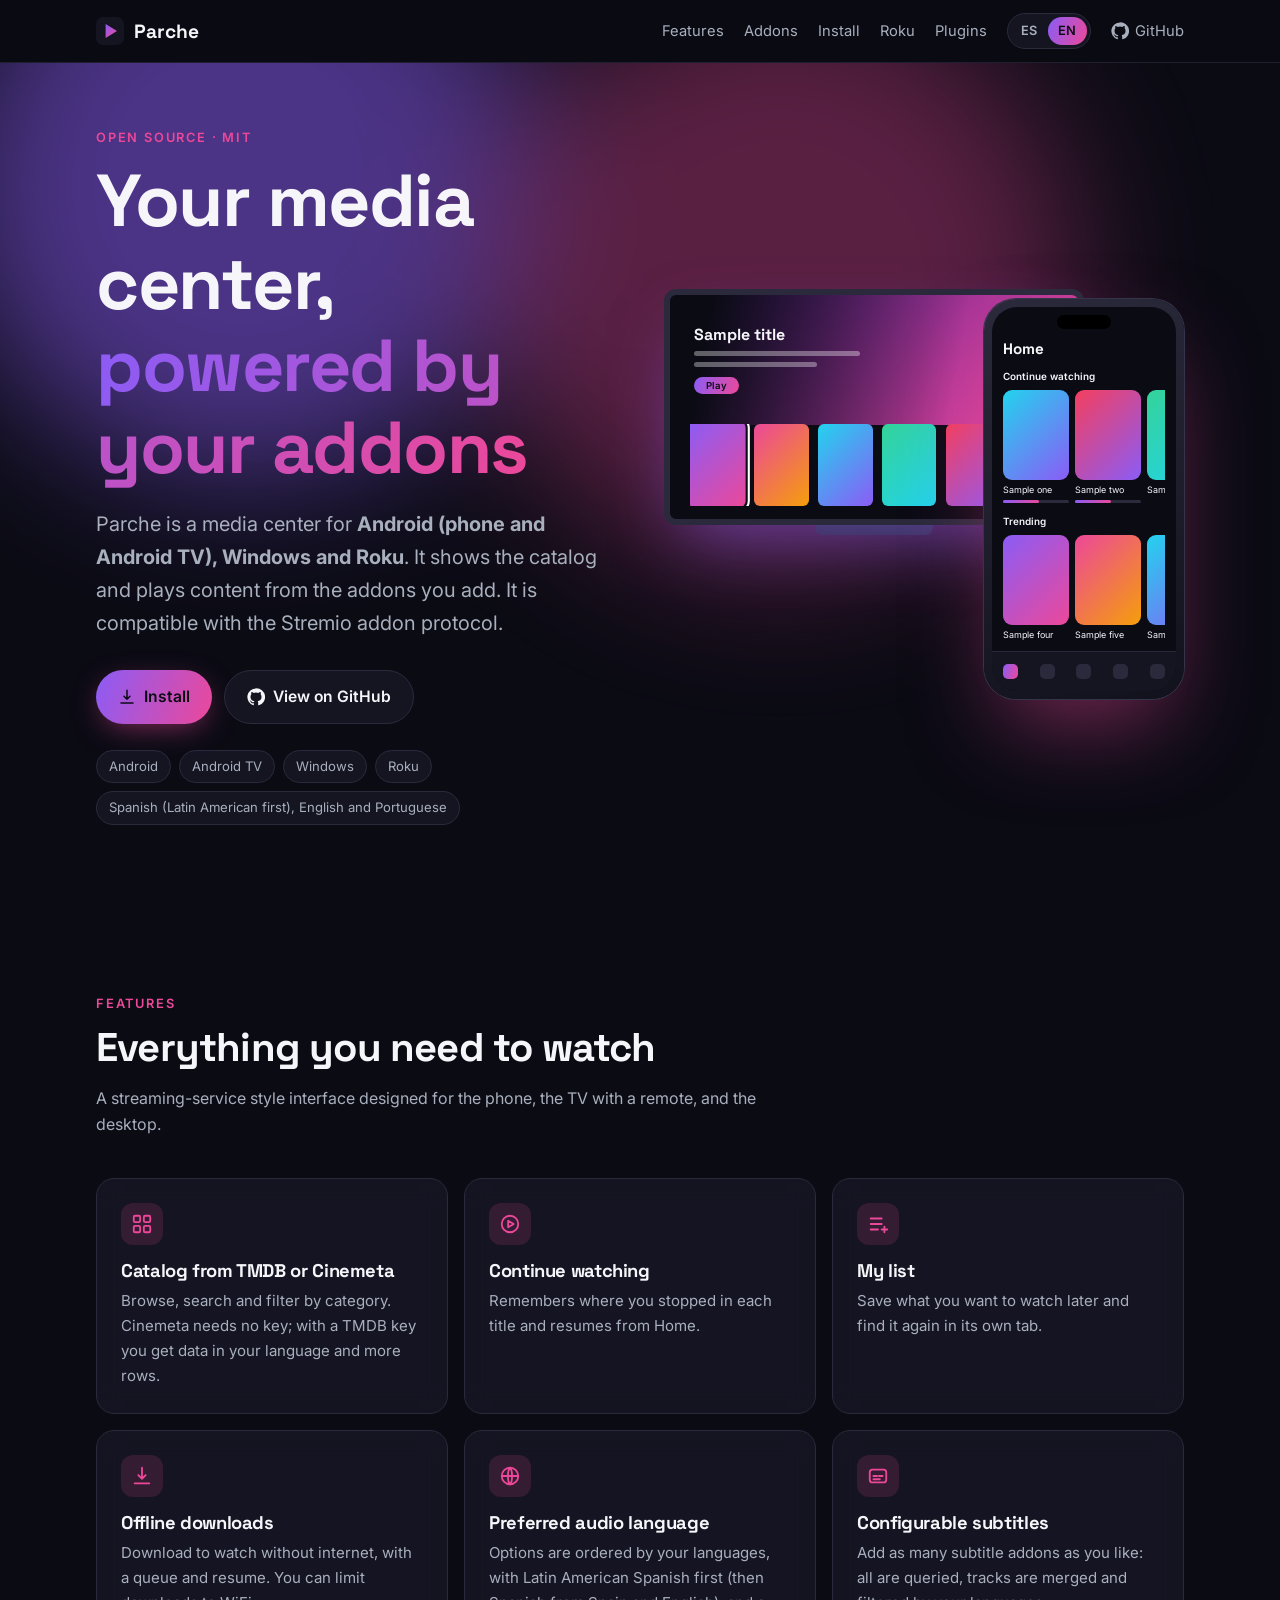
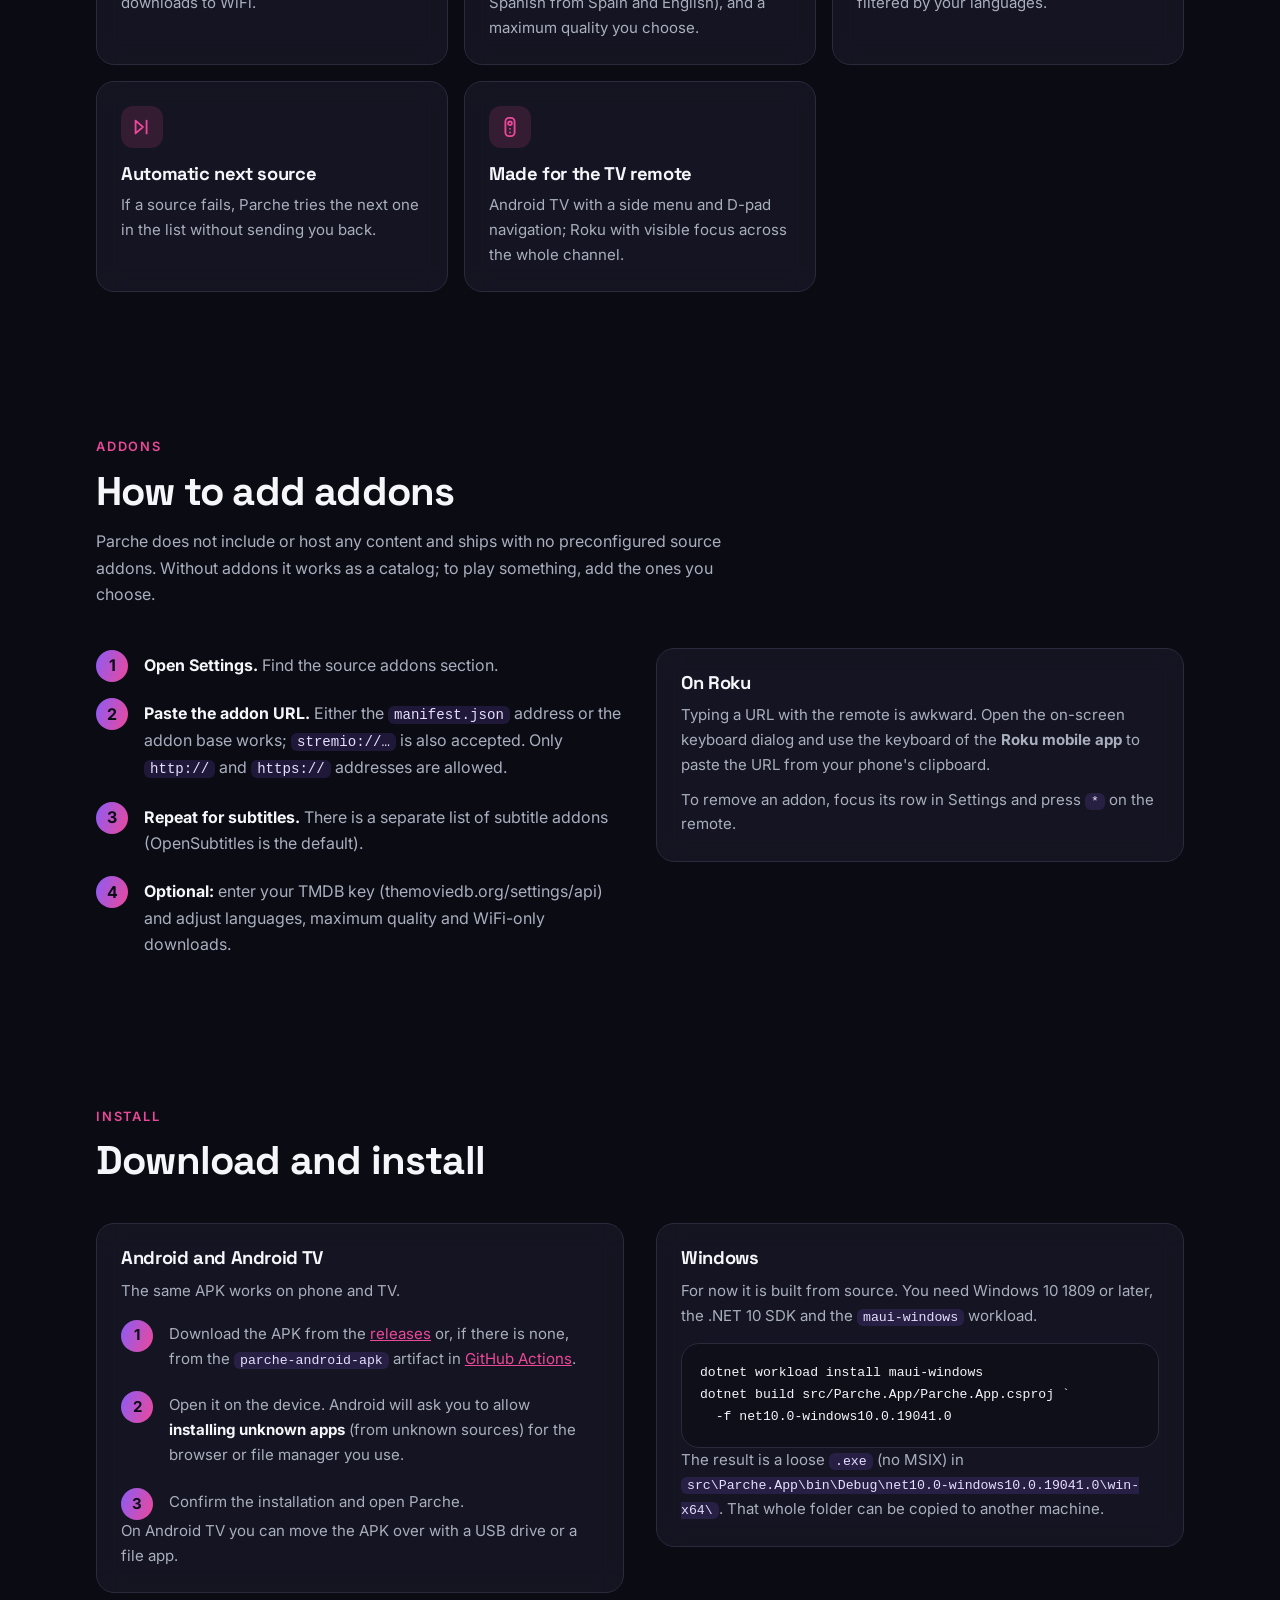
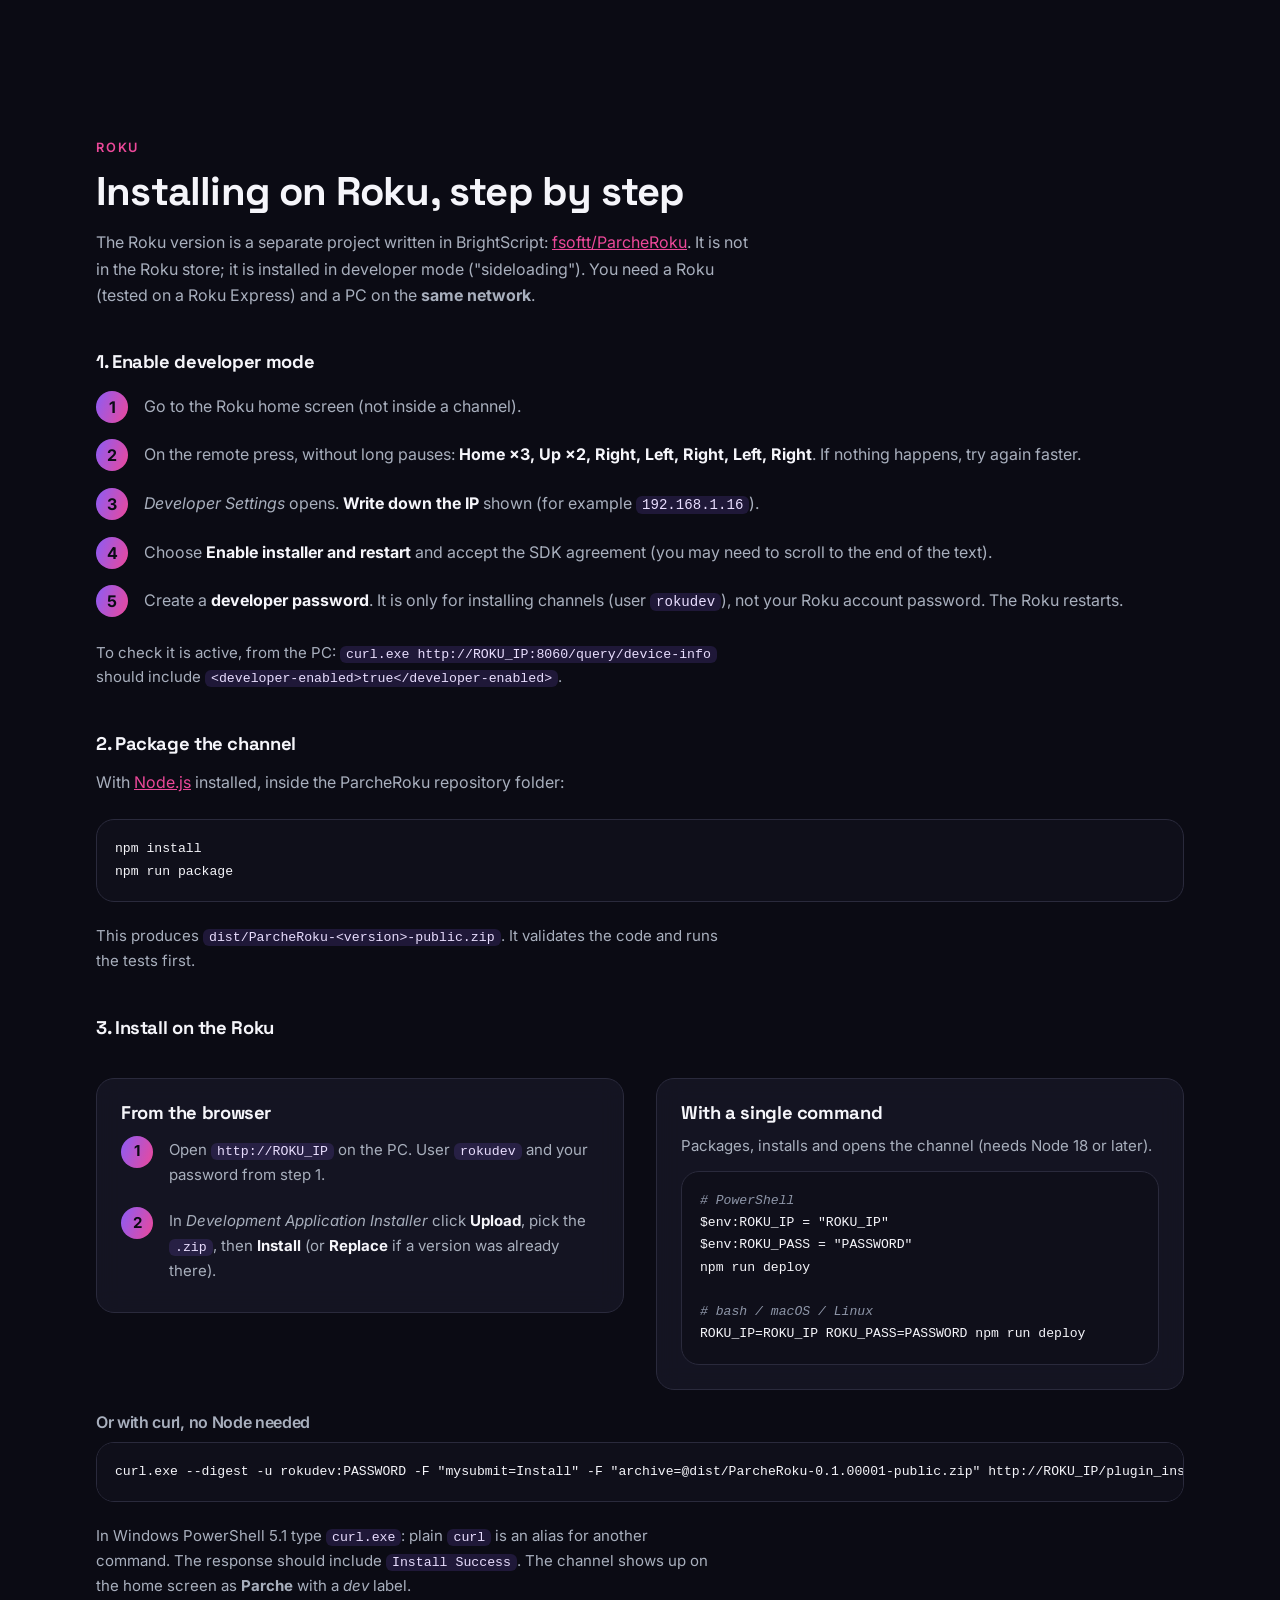
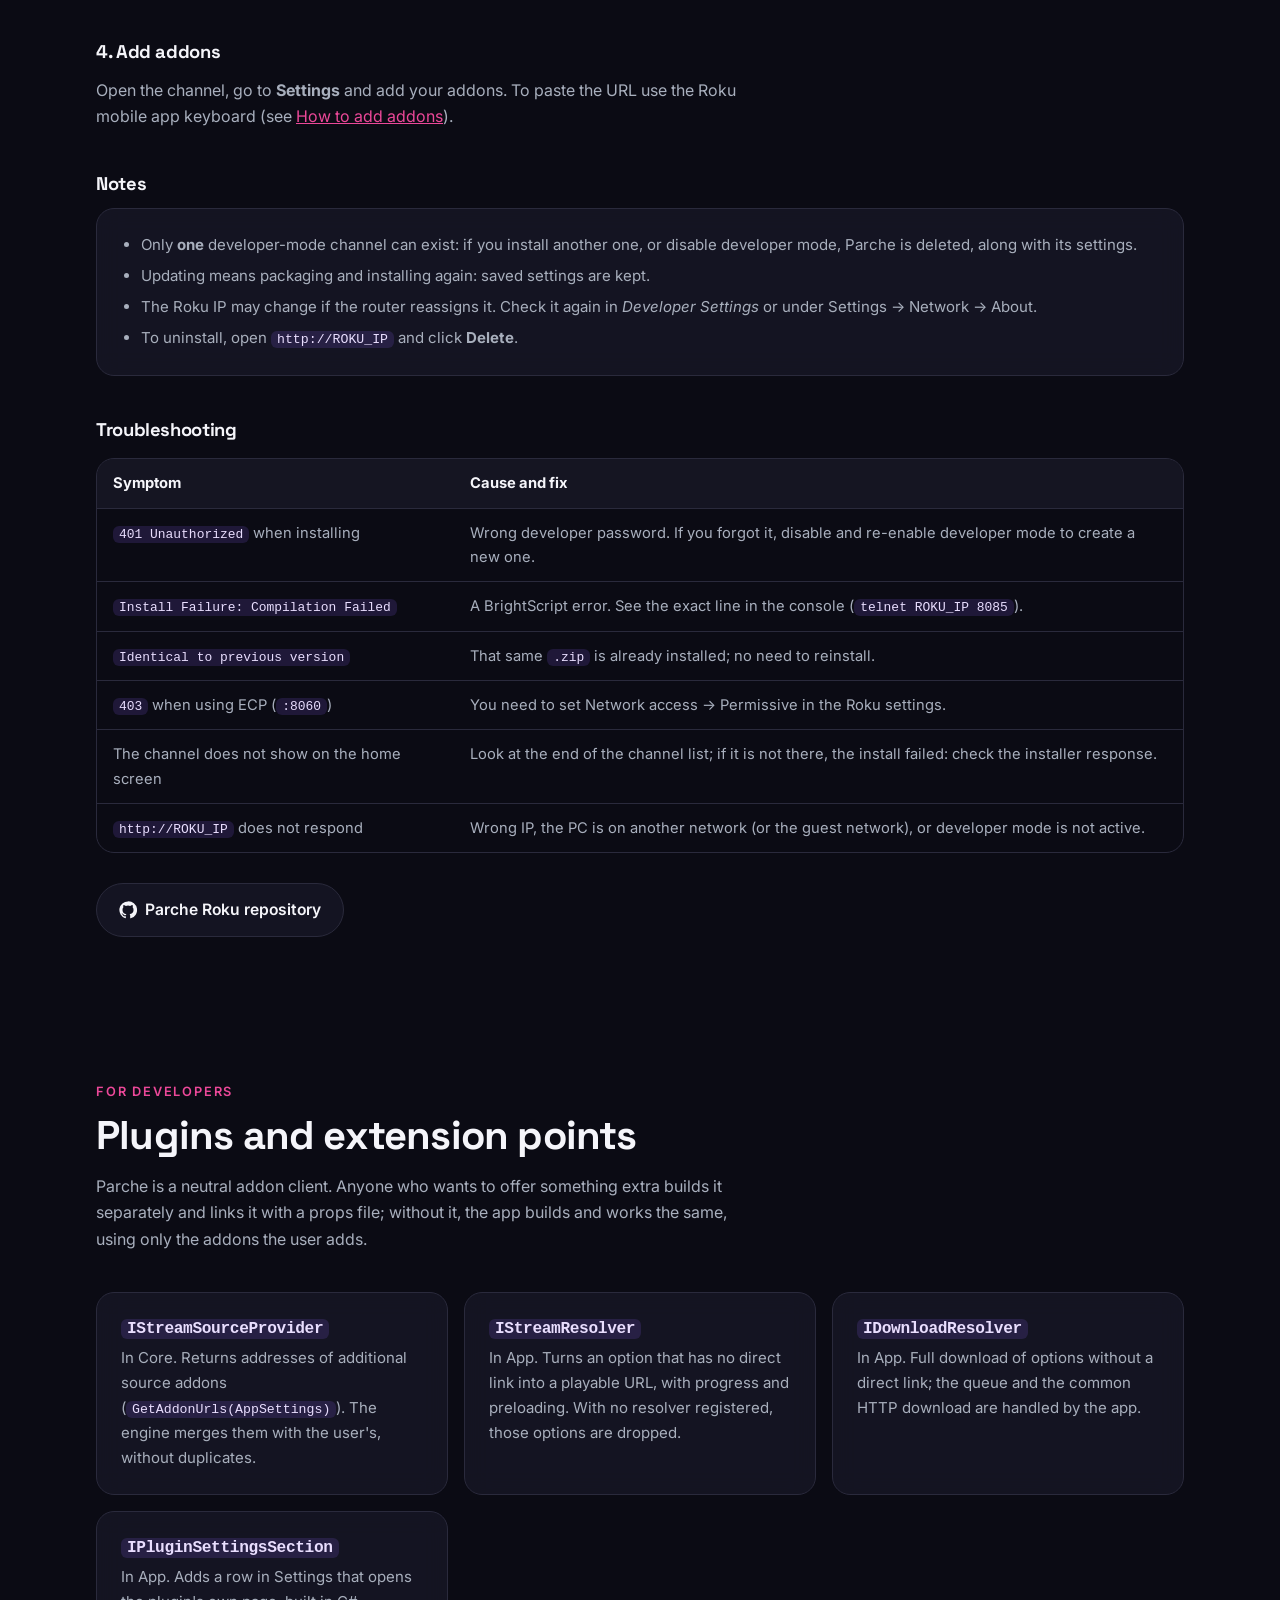
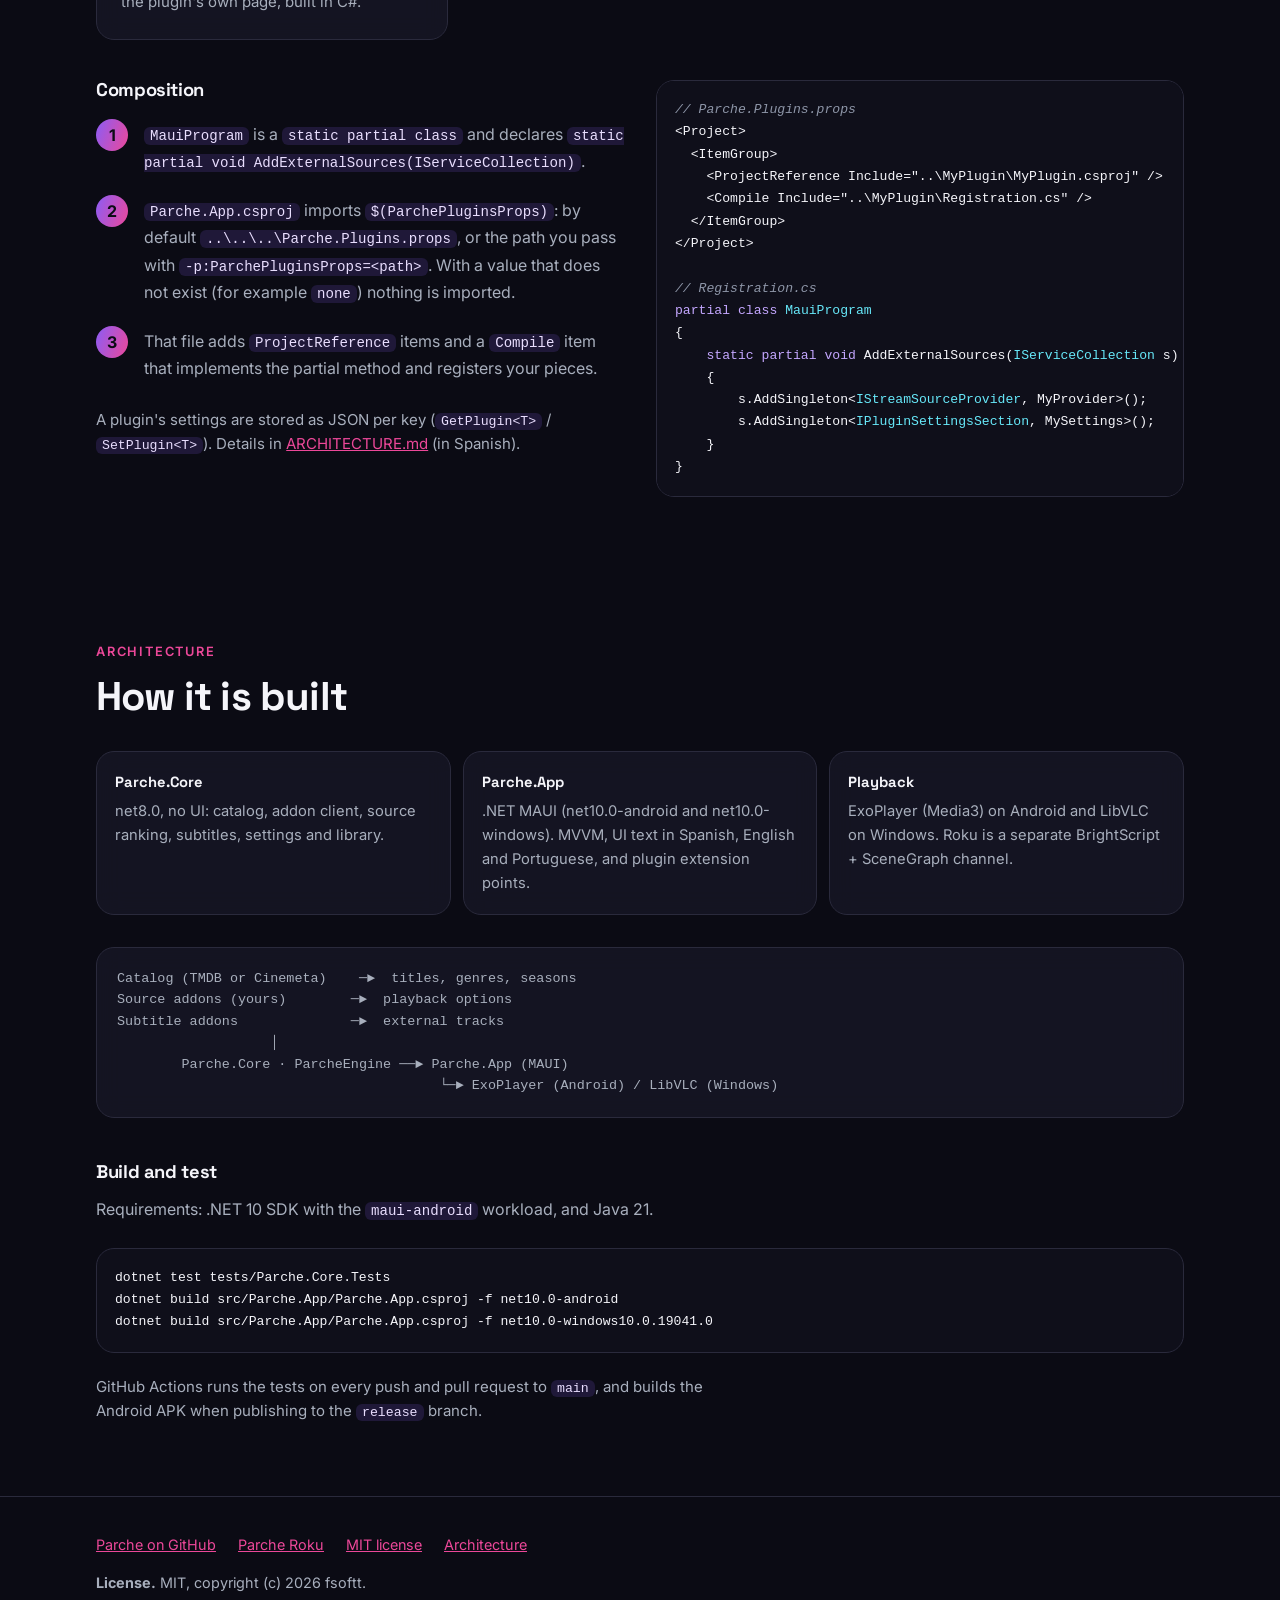
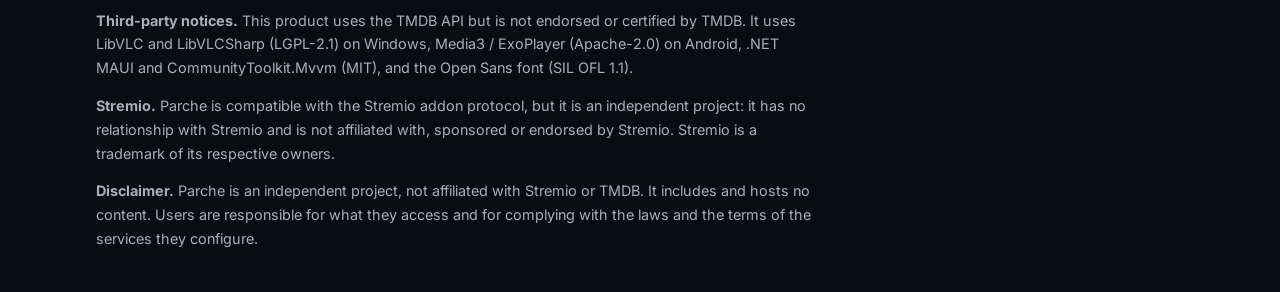
==== commit cbb02713: "Pages: list Portuguese among the app languages" ====
--- a/docs/index.html
+++ b/docs/index.html
@@ -76,7 +76,7 @@
         <a class="btn btn-ghost" href="https://github.com/fsoftt/Parche"><svg aria-hidden="true"><use href="#gh"/></svg>Ver en GitHub</a>
       </div>
       <ul class="chips" aria-label="Plataformas">
-        <li>Android</li><li>Android TV</li><li>Windows</li><li>Roku</li><li>Español (latino) e inglés</li>
+        <li>Android</li><li>Android TV</li><li>Windows</li><li>Roku</li><li>Español (latino), inglés y portugués</li>
       </ul>
     </div>
     <div class="devices" role="img" aria-label="Ilustración de Parche en una TV y en un celular: filas de carteles de ejemplo y una fila de Continuar viendo">
